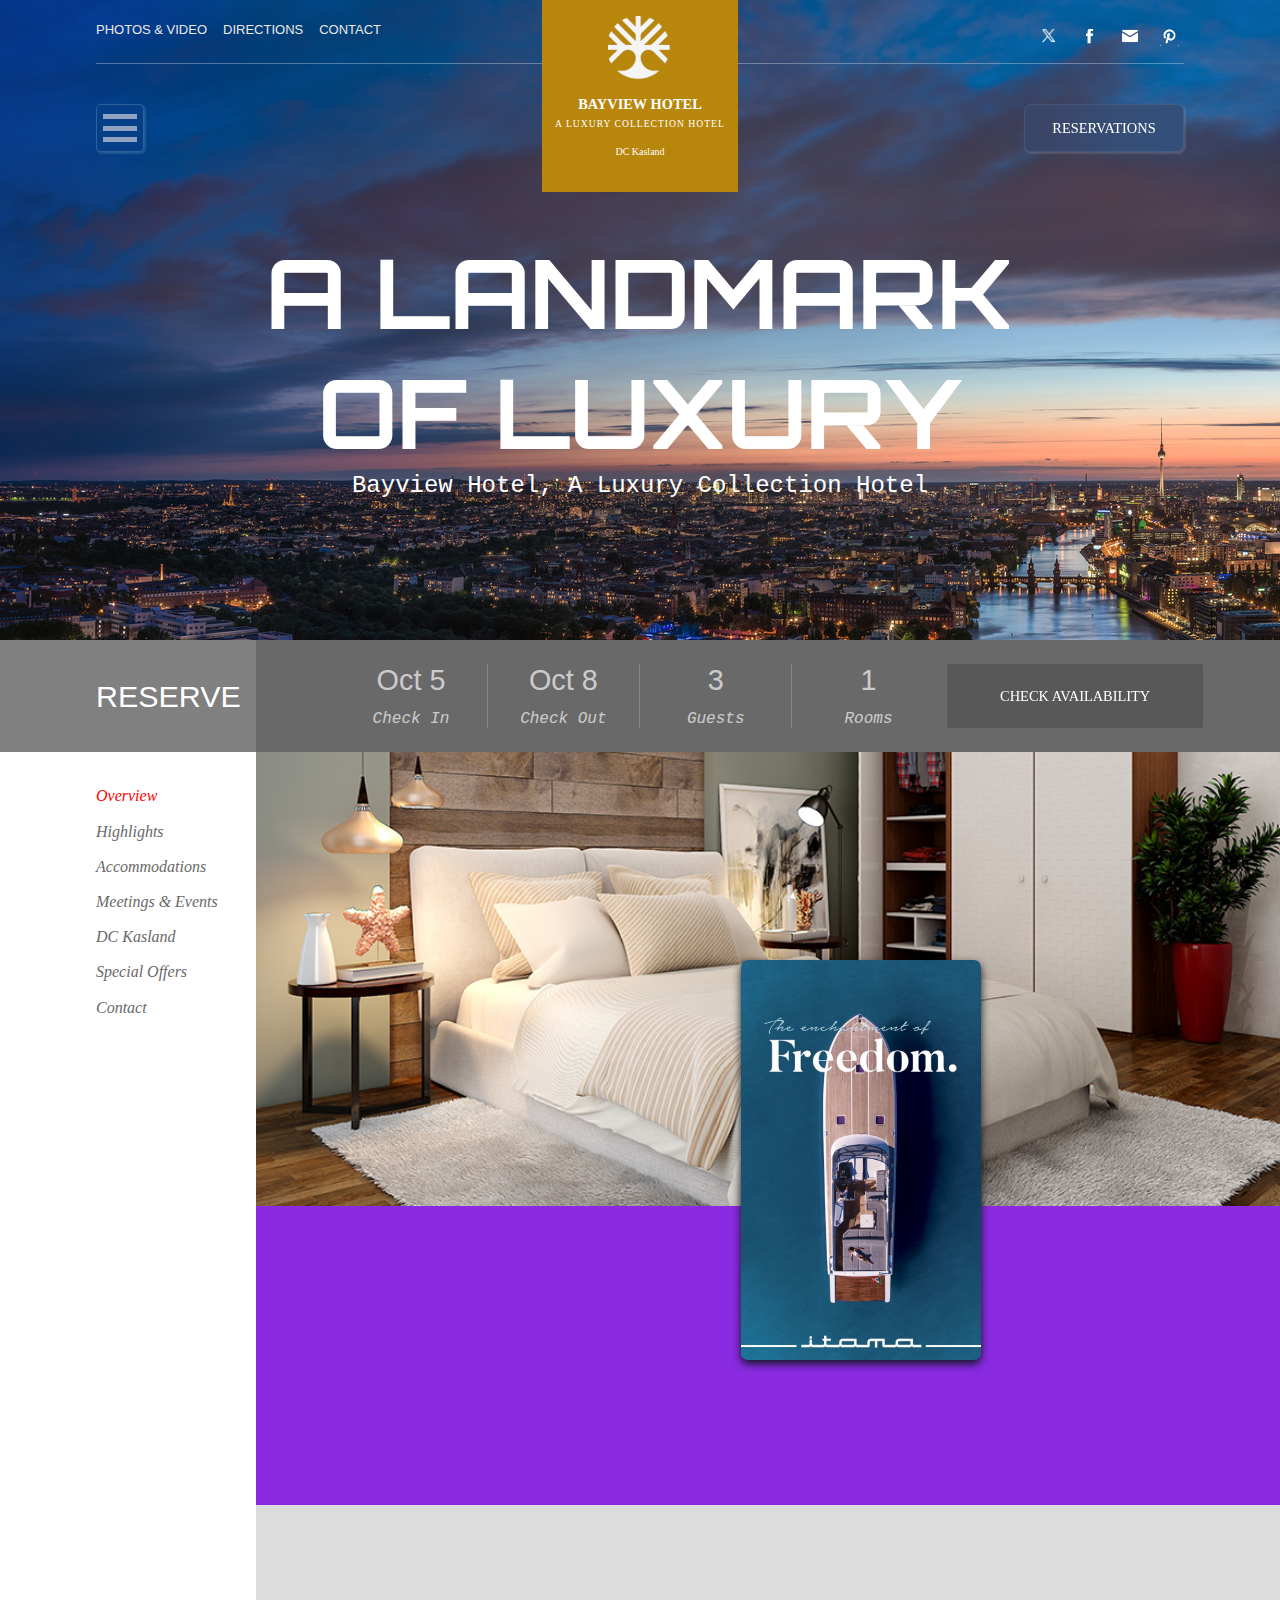
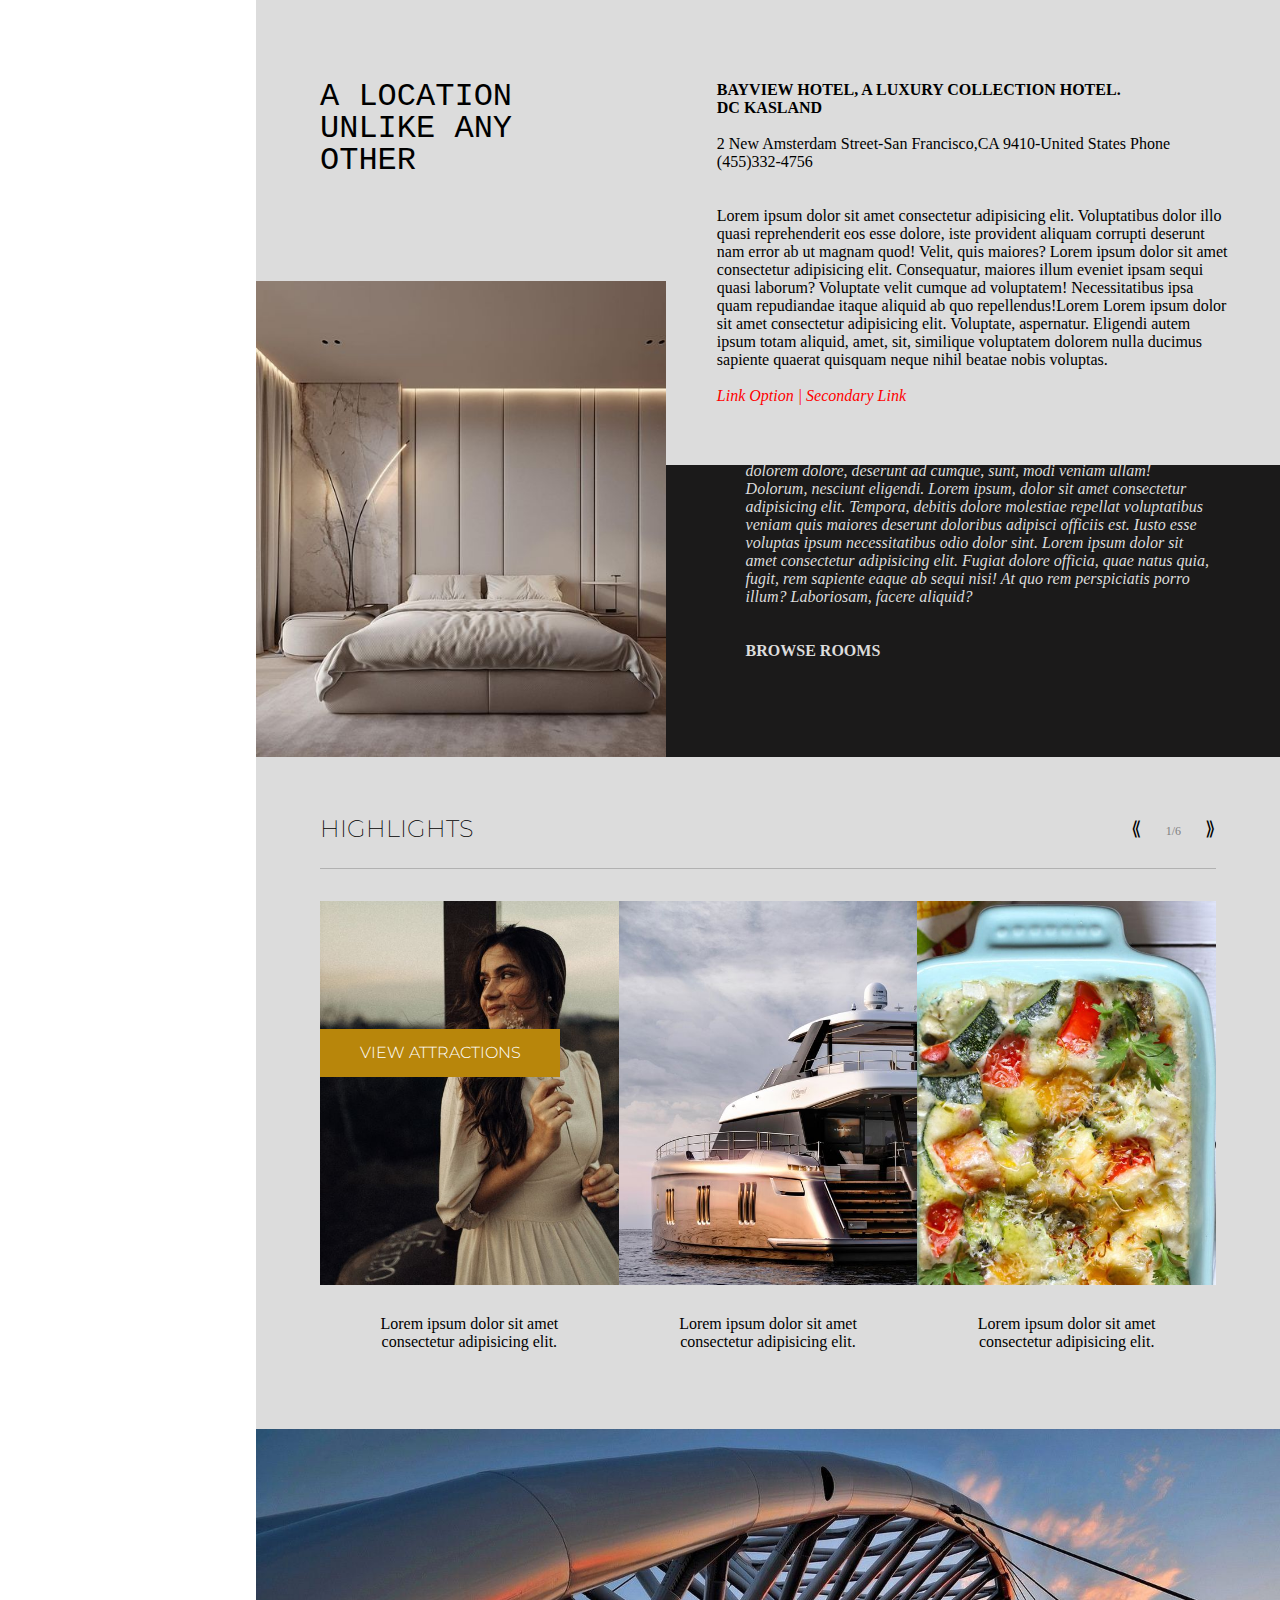
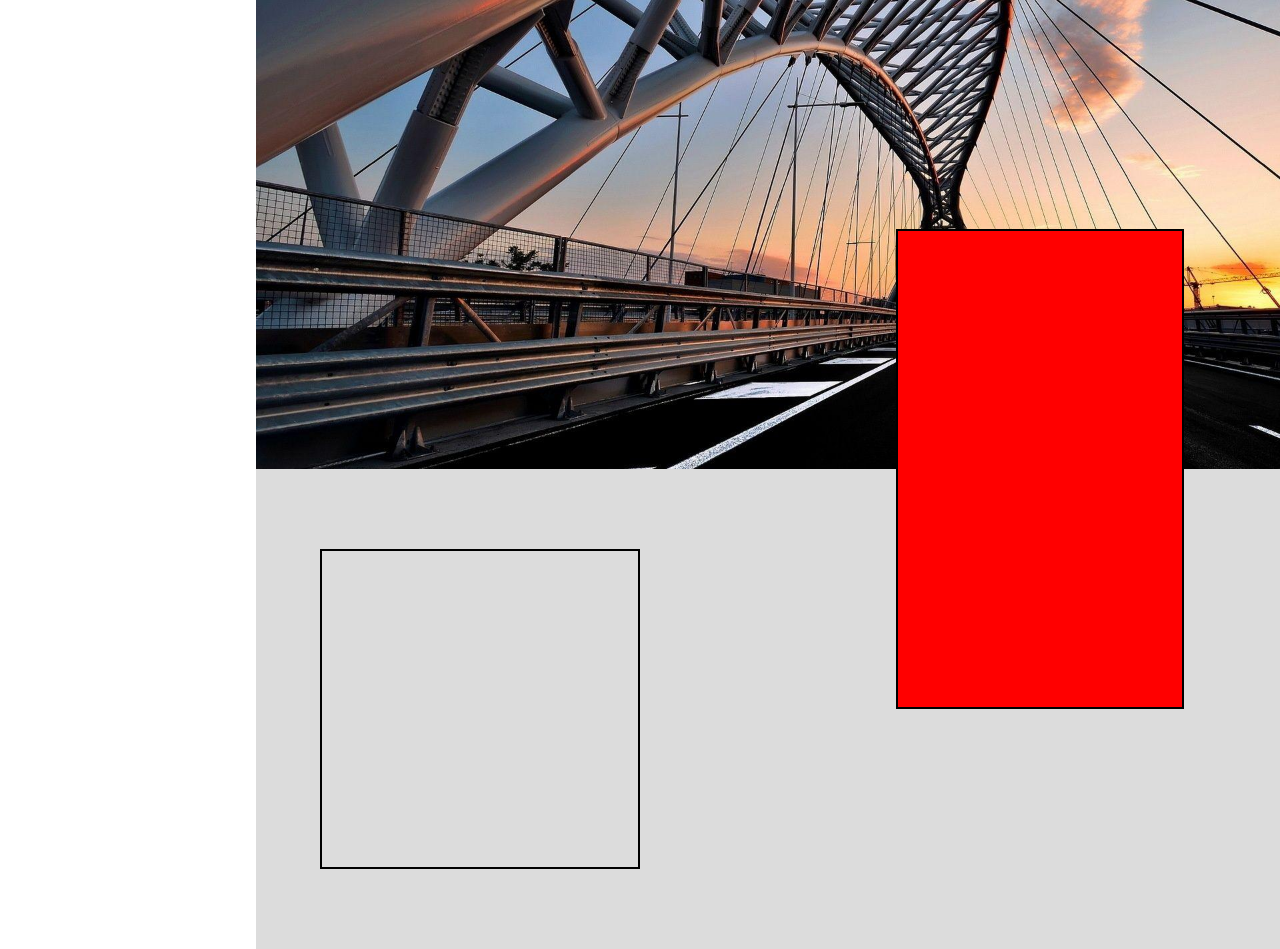
==== index.html @ 17737ee6 "first commit" ====
<!DOCTYPE html>
<html lang="en">
  <head>
    <meta charset="UTF-8" />
    <meta name="viewport" content="width=device-width, initial-scale=1.0" />
    <title>B and B Hotel</title>
    <link rel="stylesheet" href="./index.css" />
  </head>
  <body>
    <header>
      <div class="nav-bar">
        <div class="nav-links">
          <div class="link">
            <ul>
              <li>PHOTOS & VIDEO</li>
              <li>DIRECTIONS</li>
              <li>CONTACT</li>
            </ul>
          </div>

          <button class="three-bars">
            <div class="bars"></div>
            <div class="bars"></div>
            <div class="bars"></div>
          </button>
        </div>

        <div class="logo">
          <figure class="logo-pic">
            <img
              class="company-logo"
              src="social media logos/7830b3c413185cf9f43a266d199defe4-removebg-preview (1).png"
              alt=""
            />
          </figure>
          <div class="fonts">
            <h4 style="margin-bottom: 5px">BAYVIEW HOTEL</h4>
            <h6 style="font-weight: lighter; letter-spacing: 1px">
              A LUXURY COLLECTION HOTEL
            </h6>
            <br />
            <p style="font-family: cursive; font-size: 10px">DC Kasland</p>
          </div>
        </div>

        <div class="social-media-links">
          <div class="media-links">
            <div class="mediaaa">
              <figure class="media">
                <img
                  class="twitter-logo"
                  src="social media logos/b268838fe5a0c0ca504c2fc103843ae3-removebg-preview.png"
                  alt=""
                />
              </figure>

              <figure class="media">
                <img
                  class="fb-logo"
                  src="social media logos/887538df6db8997e7a695efe485fe2d8-removebg-preview.png"
                  alt=""
                />
              </figure>

              <figure class="media">
                <img
                  class="mail"
                  src="social media logos/2ab38bf35f0fd6d11ba6e50ca8b4a4c4-removebg-preview.png"
                  alt=""
                />
              </figure>

              <figure class="media">
                <img
                  class="pintrest"
                  src="social media logos/2f2b808d3aaa0f39f21b931b3fc0cbe1-removebg-preview.png"
                  alt=""
                />
              </figure>
            </div>
          </div>
          <button class="reserve">RESERVATIONS</button>
        </div>
      </div>

      <div class="center-font">
        <h1>
          A LANDMARK <br />
          OF LUXURY
        </h1>
        <!-- <br> -->
        <p style="font-family: monospace; font-size: 1.5rem">
          Bayview Hotel, A Luxury Collection Hotel
        </p>
      </div>
    </header>
    <section class="reserve-col">
      <div class="R-button">
        <h2>RESERVE</h2>
      </div>

      <div class="date-buttons">
        <div class="checks">
          <div class="checks-1">
            <div class="oct">
              <h2>Oct 5</h2>
              <p>Check In</p>
            </div>

            <div class="oct">
              <h2>Oct 8</h2>
              <p>Check Out</p>
            </div>

            <div class="oct">
              <h2>3</h2>
              <p>Guests</p>
            </div>

            <div style="border: none" class="oct">
              <h2>1</h2>
              <p>Rooms</p>
            </div>
          </div>

          <button>Check Availability</button>
        </div>
      </div>
    </section>

    <section class="divisions">
      <article class="div-left">
        <li style="color: red">Overview</li>
        <li>Highlights</li>
        <li>Accommodations</li>
        <li>Meetings & Events</li>
        <li>DC Kasland</li>
        <li>Special Offers</li>
        <li>Contact</li>
      </article>

      <article class="div-right">
        <figure class="bedroom-pic">
          <img
            class="bed"
            src="social media logos/master-bedroom-modern-wardrobe-design.jpg"
            alt=""
          />
        </figure>

        <div class="palace">
          <figure>
            <img
              src="social media logos/fea3ad0b72a3cfcc2cd033078fbedf43.jpg"
              alt=""
            />
          </figure>
        </div>

        <div class="about-hotel">
          <div class="info">
            <div class="loc">
              <h1>
                A LOCATION <br />
                UNLIKE ANY <br />
                OTHER
              </h1>
            </div>

            <div class="loc-1">
              <h4>
                BAYVIEW HOTEL, A LUXURY COLLECTION HOTEL. <br />
                DC KASLAND
              </h4>
              <br />
              <p>
                2 New Amsterdam Street-San Francisco,CA 9410-United States Phone
                (455)332-4756
              </p>
              <br /><br />
              <p>
                Lorem ipsum dolor sit amet consectetur adipisicing elit.
                Voluptatibus dolor illo quasi reprehenderit eos esse dolore,
                iste provident aliquam corrupti deserunt nam error ab ut magnam
                quod! Velit, quis maiores? Lorem ipsum dolor sit amet
                consectetur adipisicing elit. Consequatur, maiores illum eveniet
                ipsam sequi quasi laborum? Voluptate velit cumque ad voluptatem!
                Necessitatibus ipsa quam repudiandae itaque aliquid ab quo
                repellendus!Lorem Lorem ipsum dolor sit amet consectetur
                adipisicing elit. Voluptate, aspernatur. Eligendi autem ipsum
                totam aliquid, amet, sit, similique voluptatem dolorem nulla
                ducimus sapiente quaerat quisquam neque nihil beatae nobis
                voluptas.
              </p>
              <br />
              <p style="color: red; font-style: italic">
                Link Option | Secondary Link
              </p>
            </div>
          </div>
        </div>

        <div class="accommodation">
          <div class="acc1">
            <div class="acc">
              <h1>ACCOMMODATIONS</h1>
            </div>

            <div class="arrow">
              <p>
                ⟪<span
                  style="
                    font-size: 12px;
                    margin-left: 1.5rem;
                    color: gray;
                    margin-right: 1.5rem;
                  "
                  >1/6</span
                >⟫
              </p>
            </div>
          </div>

          <div class="pic-acc">
            <figure>
              <img src="./social media logos/bed.jpg" alt="" />
            </figure>

            <div class="guest">
              <h2>GUEST ROOMS</h2>
              <br /><br>
              <p>
                Lorem ipsum, dolor sit amet consectetur adipisicing elit. Nihil
                debitis libero reiciendis quae facilis aperiam quod excepturi
                exercitationem dolorem dolore, deserunt ad cumque, sunt, modi
                veniam ullam! Dolorum, nesciunt eligendi. Lorem ipsum, dolor sit
                amet consectetur adipisicing elit. Tempora, debitis dolore
                molestiae repellat voluptatibus veniam quis maiores deserunt
                doloribus adipisci officiis est. Iusto esse voluptas ipsum
                necessitatibus odio dolor sint. Lorem ipsum dolor sit amet
                consectetur adipisicing elit. Fugiat dolore officia, quae natus
                quia, fugit, rem sapiente eaque ab sequi nisi! At quo rem
                perspiciatis porro illum? Laboriosam, facere aliquid?
              </p><br><br>
              <h4>BROWSE ROOMS</h4>
            </div>
          </div>
        </div>

        <div class="highlights">
          <div class="acc-2">
            <div class="acc">
              <h1>HIGHLIGHTS</h1>
             </div>
  
             <div class="arrow">
              <p style="color: black;">
                ⟪<span
                  style="
                    font-size: 12px;
                    margin-left: 1.5rem;
                    color: gray;
                    margin-right: 1.5rem;
                  "
                  >1/6</span
                >⟫
              </p>
            </div>
            <!-- <hr> -->
          </div>
          <div class="highlight-album">
            <div class="photo">
              <figure class="pictures">
                <img src="./social media logos/human.jpg" alt="" class="person">
                
              </figure>

              

            <figure class="pictures">
              <img src="./social media logos/yatch.jpg" alt="" class="yatch">
            </figure>

            <figure class="pictures">
              <img src="./social media logos/food.jpg" alt="" class="food">
            </figure>
            </div>
            <div class="park">
              <div>
                <p>Lorem ipsum dolor sit amet <br> consectetur adipisicing elit.</p>
              </div>
              <div>
                <p>Lorem ipsum dolor sit amet <br> consectetur adipisicing elit.</p>
              </div>
              <div>
                <p>Lorem ipsum dolor sit amet <br> consectetur adipisicing elit.</p>
              </div>
            </div>
          </div>
          <div class="attractions"><p>VIEW ATTRACTIONS</p></div>
          
        </div>

        <figure class="bridge">
          <img src="social media logos/wp2913480.jpg" alt="">
        </figure>

        <div class="san-francisco">
          <div class="d-info"></div>

        </div>

        <div class="driver">
          <figure>
            
          </figure>

        </div>


      </article>
    </section>
  </body>
</html>
---- index.css ----
@import url('https://fonts.googleapis.com/css2?family=Orbitron:wght@400..900&display=swap');
@import url('https://fonts.googleapis.com/css2?family=Open+Sans:ital,wght@0,300..800;1,300..800&display=swap');
@import url('https://fonts.googleapis.com/css2?family=Montserrat:ital,wght@0,100..900;1,100..900&display=swap');
*{
    margin: 0;
    padding: 0;
    box-sizing: border-box;
}


header{
    width: 100%;
    height: 40rem;
    background-image: url(./berlin-beautiful-city-to.jpg);
}

.nav-bar{
    width: 85%;
    height: 12rem;
    /* border: 2px solid red; */
    margin: auto;
    display: flex;
    justify-content: space-between;
}

.nav-links{
    /* cursor: pointer; */
    width: 41%;
    height: 100%;
    /* border: 2px solid white; */
}


.link{
    width: 100%;
    height: 4rem;
    border-bottom: 1px solid rgba(255, 255, 255, 0.315);
    /* background-color: blue; */
}

ul{
    display: flex;
    gap: 1rem;
    
}

li{
    cursor: pointer;
    margin-top: 1.4rem;
    list-style: none;
    font-size: 13px;
    font-family: 'Segoe UI', Tahoma, Geneva, Verdana, sans-serif;
    font-weight: 500;
    color: rgb(236, 232, 232);
}


.three-bars{
    padding-top: 2px;
    padding-bottom: 2px;
    width: 3rem;
    height: 3rem;
    border: 1px solid rgba(255, 255, 255, 0.171);
    /* background-color: wheat; */
    border-radius: 5px;
    display: flex;
    flex-direction: column;
    justify-content: space-evenly;
    align-items: center;
    /* filter: blur(10px); */
    position: absolute;
    margin-top: 2.5rem;
    background-color: transparent;
    backdrop-filter: blur(3rem);
    box-shadow: 1px 1px 1px 1px rgba(255, 255, 255, 0.123);
    

}

.three-bars:hover{
    background-color: rgba(128, 128, 128, 0.39);
    transition-duration: 0.3s;
}

.bars:hover{
    background-color: white;
    /* transition-duration: 0.3s; */
}


.bars{
    width:2.1rem;
    height: 5px;
    background-color: rgba(226, 225, 225, 0.623);   
  
}


.social-media-links{
    width: 41%;
    height: 100%;
    /* border: 2px solid white; */
    display: flex;
    flex-direction: column; /* Align items vertically */
    align-items: flex-end; 
}


.media-links{
    width: 100%;
    height: 4rem;
    border-bottom: 1px solid rgba(255, 255, 255, 0.315);
    display: flex;
    /* padding-left: 21rem; */
    /* align-self: flex-end; */
    /* border: 2px solid; */
    align-items: center;
    display: flex;
    /* justify-content: space-evenly; */
    /* align-self: flex-end; */
}

.mediaaa{
    width: 10rem;
    height: 4rem;
    display: flex;
    /* border: 2px solid; */
    align-items: center;
    /* align-self: flex-end; */
    margin-left: auto;
}


.media{
    width: 1.5rem;
    height: 1.5rem;
    /* border: 2px solid ; */
    margin-left: 1rem;
    margin-top: 1.2rem;
    overflow: hidden;
    align-items: center;
    /* padding-top: 4px; */
    border-radius: 5px;
    /* background-color: black; */
 
}

.twitter-logo{
    width: 1.7rem;
    position: relative;
    top: -8px;
    left: -5px;
}

.fb-logo{
    position: relative;
    width: 1.9rem;
    top: -0.5rem;
    left: -0.35rem;
}

.mail{
    position: relative;
    width: 2rem;
    top: -0.6rem;
    left: -0.4rem;
}

.pintrest{
    width: 1.2rem;
    position: relative;
    bottom: 2px;
}

.reserve{
    width: 10rem;
    height: 3rem;
    backdrop-filter: blur(3rem);
    background-color: transparent;
    border: none;
    border: 1px solid rgba(255, 255, 255, 0.075);
    border-radius: 7px;
    margin-top: 2.5rem;
    /* align-items: ; */
    box-shadow: 1px 1px 1px 1px rgba(255, 255, 255, 0.123);
    color: white;
    font-family: 'Times New Roman', Times, serif;
    font-size: 0.9rem;   
}

.reserve:hover{
    background-color: rgba(128, 128, 128, 0.39);
    transition-duration: 0.3s;
   
}

.logo{
    width: 18%;
    height: 100%;
    /* border: 2px solid white; */
    background-color: darkgoldenrod;
    display: flex;
    flex-direction: column;
    align-items: center;
    padding-top: 1rem;
    
}

.logo-pic{
/* position: relative;
top: -0.5rem; */
width: 4rem;
height: 4rem;
/* border: 2px solid; */
align-items: center;
display: flex;
overflow: hidden;
}

.company-logo{
    width: 6rem;
    position: relative;
    right: 1.15rem;
    bottom: 0.2rem;
}

.fonts{
    width: 100%;
    height: 5rem;
    /* border: 2px solid; */
    margin-top: 1rem;
    text-align: center;
    color: white;
    font-size: 0.9rem;
}

.center-font{
    width: 80%;
    margin: auto;
    text-align: center;
    margin-top: 2.5rem;
    font-family: "Orbitron", sans-serif;
    font-size: 3rem;
    color: white;

}

.reserve-col{
    width: 100%;
    height: 7rem;
    background-color: dimgrey;
    display: flex;
    cursor: default;
}

.R-button{
    width: 20%;
    height: 7rem;
    /* border: 2px solid; */
    align-items: center;
    display: flex;
    padding-left: 6rem;
    font-family: 'Segoe UI', Tahoma, Geneva, Verdana, sans-serif;
    color: white;
    font-weight: 100;
    /* background-color: rgba(230, 221, 221, 0.774) 173, 173); */
    background-color: grey;
    cursor: default;
}

.R-button h2{
    font-weight: lighter;
    font-size: 1.9rem;
}

.date-buttons{
    width: 80%;
    height: 7rem;
    /* border: 2px solid; */
}

.checks{
    width: 85%;
    height: 7rem;
    margin: auto;
    /* border: 2px solid white; */
    display: flex;
    justify-content: space-between;
    align-items: center;
}

.checks-1{
    width: 70%;
    height: 7rem;
    margin: auto;
    /* border: 2px solid white; */
    display: flex;
    justify-content: space-between;
    align-items: center;
}

.oct{
    width: 10rem;
    height: 4rem;
    /* border-left: 1px solid rgba(255, 255, 255, 0.205); */
    border-right: 1px solid rgba(255, 255, 255, 0.205);
    text-align: center;
    display: flex;
    flex-direction: column;
    justify-content: space-between;
    color: rgba(255, 255, 255, 0.678);
}

.oct h2{
    font-family: 'Segoe UI', Tahoma, Geneva, Verdana, sans-serif;
    font-size: 1.8rem;
    font-weight: 100;
}

.oct p{
    font-family: 'Courier New', Courier, monospace;
    font-style: italic;
}

.checks button{
    width: 16rem;
    height: 4rem;
    backdrop-filter: blur(3rem);
    background-color: transparent;
    border: none;
    /* border: 1px solid rgba(255, 255, 255, 0.075); */
    border-radius: 2px;
    /* box-shadow: 1px 1px 1px 1px rgba(255, 255, 255, 0.123); */
    color: white;
    font-family: 'Times New Roman', Times, serif;
    font-size: 0.9rem;
    text-transform: uppercase;
    background-color: rgba(29, 28, 28, 0.219);
    
}

.checks button:hover{
    background-color: gray;
    transition-duration: 0.4s;
    /* transition-delay: 2s; */
}

.divisions{
    width: 100%;
    height: 200rem;
    background-color: lightblue;
    display: flex;
}

.div-left{
    width: 20%;
    height: 100%;
    background-color: white;
    padding-left: 6rem;
    padding-top: 1rem;
}

.div-left li{
    /* margin-bottom: 0.1rem; */
    line-height: 0.8rem;
    font-style: italic;
    color: dimgray;
    font-family: 'Times New Roman', Times, serif;
    font-size: 1rem;
    cursor: pointer;
}

.div-left li:hover{
    color: red;
    font-size: 1.2rem;
    transition-duration: 0.2s;
}

.div-right{
    width: 80%;
    height: 100%;
    background-color: blueviolet;
}

.bedroom-pic{
    width: 100%;
    height: 35rem;
    /* border: 2px solid; */
    overflow: hidden;
    /* position: absolute; */
}

.bed{
    width: 100%;
    position: relative;
    bottom: 10rem;
}

.palace{
    width: 15rem;
    height: 25rem;
    /* border: 2px solid; */
    /* background-color: blue; */
    position: relative;
    top: -22rem;
    left: 30.3rem;
    z-index: 1;
    overflow: hidden;
    box-shadow: 0px 4px 8px rgba(9, 20, 22, 0.952);
    border-radius: 7px;
    /* box-shadow: rgba(17, 17, 26, 0.1) 0px 4px 16px, rgba(17, 17, 26, 0.1) 0px 8px 24px, rgba(17, 17, 26, 0.1) 0px 16px 56px; */
}

.about-hotel{
    width: 80%;
    height: 35rem;
    background-color: gainsboro;
    position: absolute;
    bottom: -72.8rem;
    display: flex;
    align-items: end;
   
}

.palace figure img{
    width: 15rem;
}

.info{
    width: 100%;
    height: 24rem;
    /* border: 2px solid; */
    display: flex;
}

.loc{
    width: 45%;
    height: 100%;
    /* border: 2px solid rebeccapurple; */
}

.loc h1{
    font-family: monospace;
    font-size: 2rem;
    line-height: 2rem;
    font-weight: lighter;
    margin-left: 4rem;   
}

.loc-1{
    width: 55%;
    height: 100%;
    /* border: 2px solid rebeccapurple; */
    padding-right: 3rem;
}

.accommodation{
    margin-top: 5.3rem;
    width: 100%;
    height: 35rem;
    background-color: rgb(27, 26, 26);
}

.acc1{
    width: 100%;
    display: flex;
    height: 15%;
}

.acc{
    width: 40%;
    height: 100%;
    color: gainsboro;
    align-items: center;
    display: flex;
    margin-left: 4rem;
}

.acc h1{
    font-family: "Montserrat", sans-serif;;
    font-weight: 200;
    font-size: 1.5rem;
}

.arrow{
    width: 70%;
    height: 100%;
    border-bottom: 1px solid rgba(226, 225, 225, 0.322);
    align-items: center;
    display: flex;
    justify-content: flex-end;
    padding-right: 4rem;
}

.arrow p{
    font-size: 1.2rem;
    color: gainsboro;
}

.pic-acc{
    width: 100%;
    height: 85%;
    /* background-color: blue; */
    display: flex;
}

.pic-acc figure{
    height: 100%;
    width: 40%;
    background-color: white;
    overflow: hidden;
}

.pic-acc figure img{
    width: 28rem;
    position: relative;
    bottom: 5rem;
}

.guest{
    height: 100%;
    width: 60%;
    padding: 5rem 4rem 0 5rem;
    color: gainsboro;
}

.guest h2{
    font-family: "Montserrat", sans-serif;;
    font-weight: 300;
    font-size: 1.5rem;
}

.guest p{
    font-style: italic;
}

.highlights{
    width: 100%;
    height: 42rem;
    background-color: gainsboro;
    padding-top: 2rem;
    /* display: flex; */
    padding-right: 4rem;
    padding-left: 4rem;
}

/* .highlights div{
    width: 100%;
    height: 5rem;
    border: 2px solid;
    
} */

.highlights .acc{
    border: none;
    color: black;
    border-bottom: 1px solid rgba(29, 28, 28, 0.219);
    margin-left: 0;
}

.highlights .arrow{
    border: none;
    border-bottom: 1px solid rgba(29, 28, 28, 0.219);
    padding: 0;
}

.highlight-album{
    width: 100%;
    height: 30rem;
    /* border: 2px solid; */
    margin-top: 2rem;
    /* display: flex; */
}

.acc-2{
    width: 100%;
    display: flex;
    height: 5rem;
}

.pictures{
    width: 100%;
    height: 100%;
    /* border: 2px solid red; */
    overflow: hidden;
}

.photo{
width: 100%;
height: 80%;
display: flex;
}

.park{
    width: 100%;
    /* border: 2px solid blue; */
    height: 20%;
    display: flex;
}

.park div{
    width: 100%;
    height: 100%;
    /* border: 2px solid black; */
    text-align: center;
    align-items: center;
    display: flex;
    justify-content: center;
}

.person{
    width: 20.5rem;
    position: relative;
    bottom: 5rem;
}

.yatch{
    width: 20rem;
}

.food{
    width: 20rem;
    transform: rotate(180deg);
    position: relative;
    bottom: 3rem;
}

.attractions{
    width: 15rem;
    height: 3rem;
    background-color: darkgoldenrod;
    position: relative;
    z-index: 1;
    bottom: 22rem;
    align-items: center;
    display: flex;
    justify-content: center;
}

.attractions p{
    font-family: "Montserrat", sans-serif;;
    font-weight: 300;
    font-size: 1rem;
    color: white;
}

.bridge{
width: 100%;
height: 40rem;
overflow: hidden;
}

.bridge img{
    width: 125%;
}

.san-francisco{
    width: 100%;
    height: 30rem;
    background-color: gainsboro;
    align-items: center;
    display: flex;
    /* justify-content: center; */
}

.driver{
    width: 18rem;
    height: 30rem;
    border: 2px solid;
    background-color: red;
    position: relative;
    bottom: 45rem;
    left: 40rem;
   
}

.d-info{
    width: 20rem;
    height: 20rem;
    border: 2px solid;
    margin-left: 4rem;
    /* margin-top: auto; */
   
}
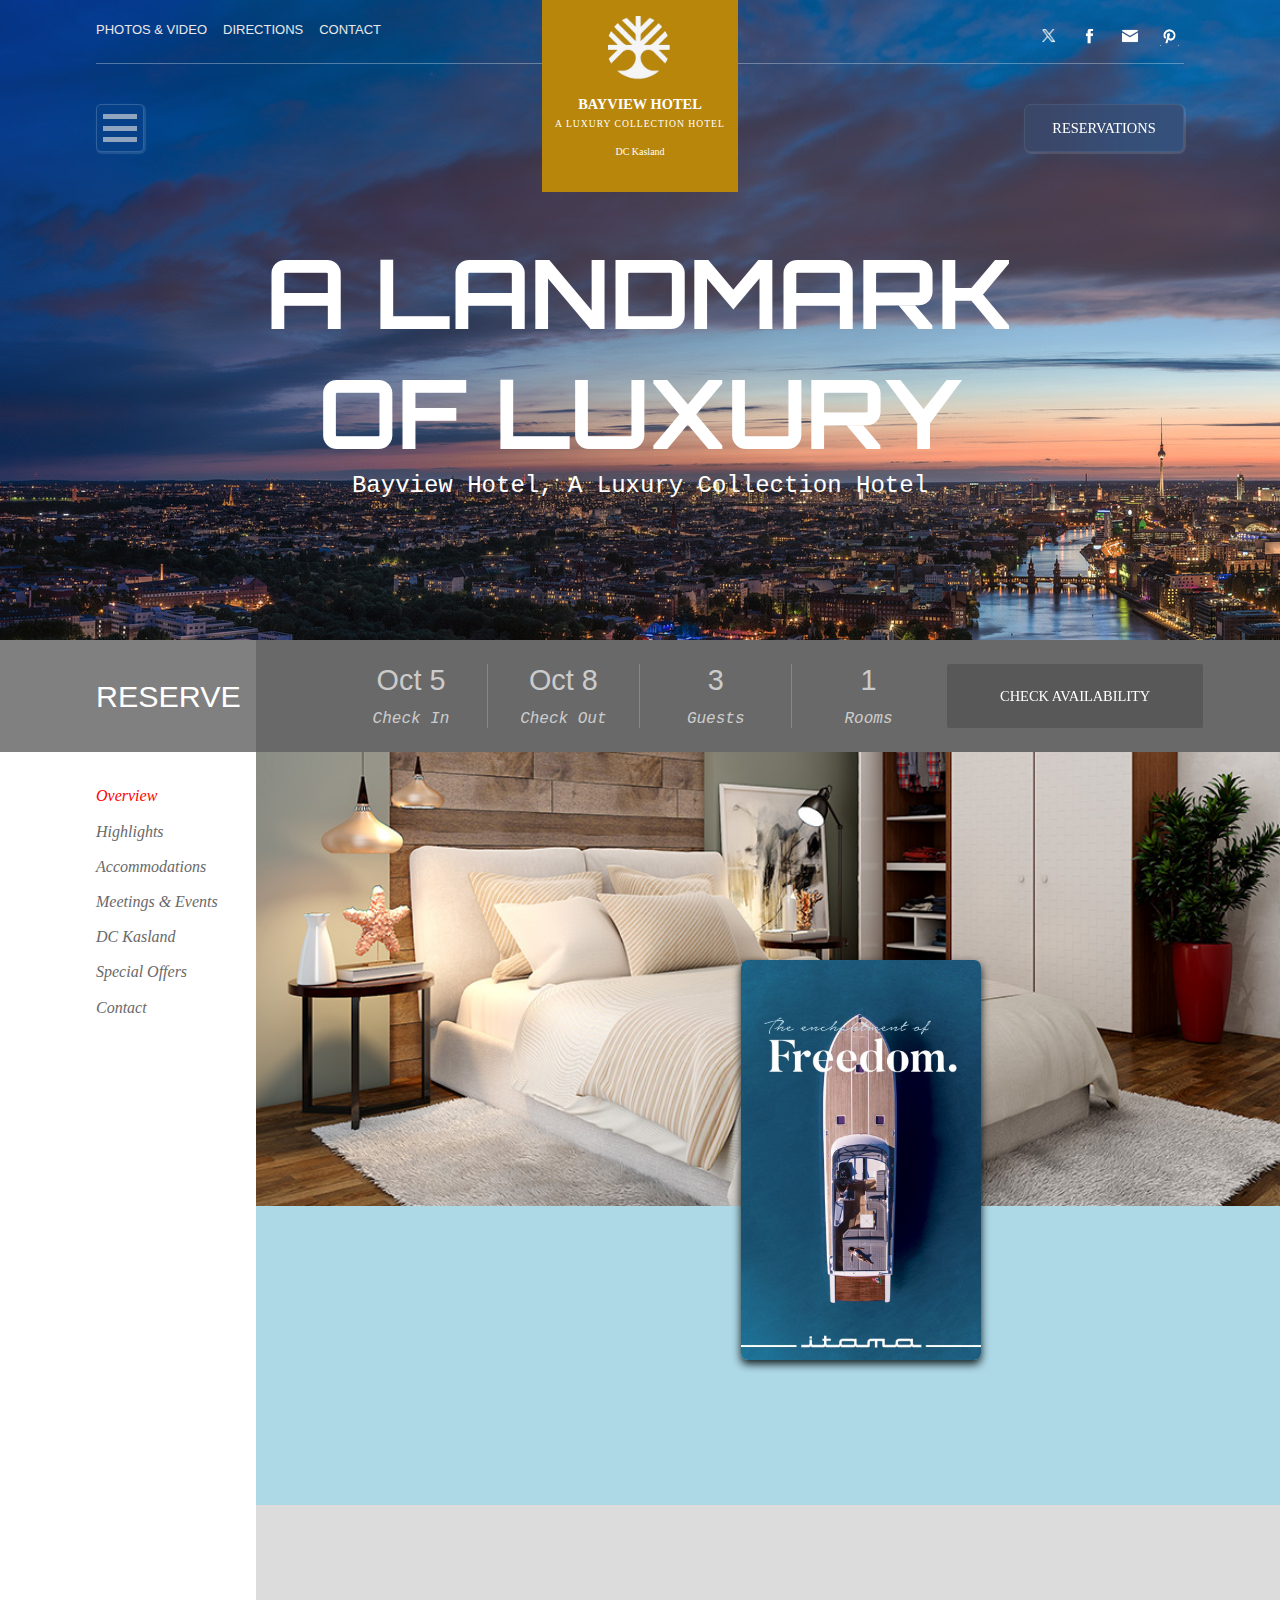
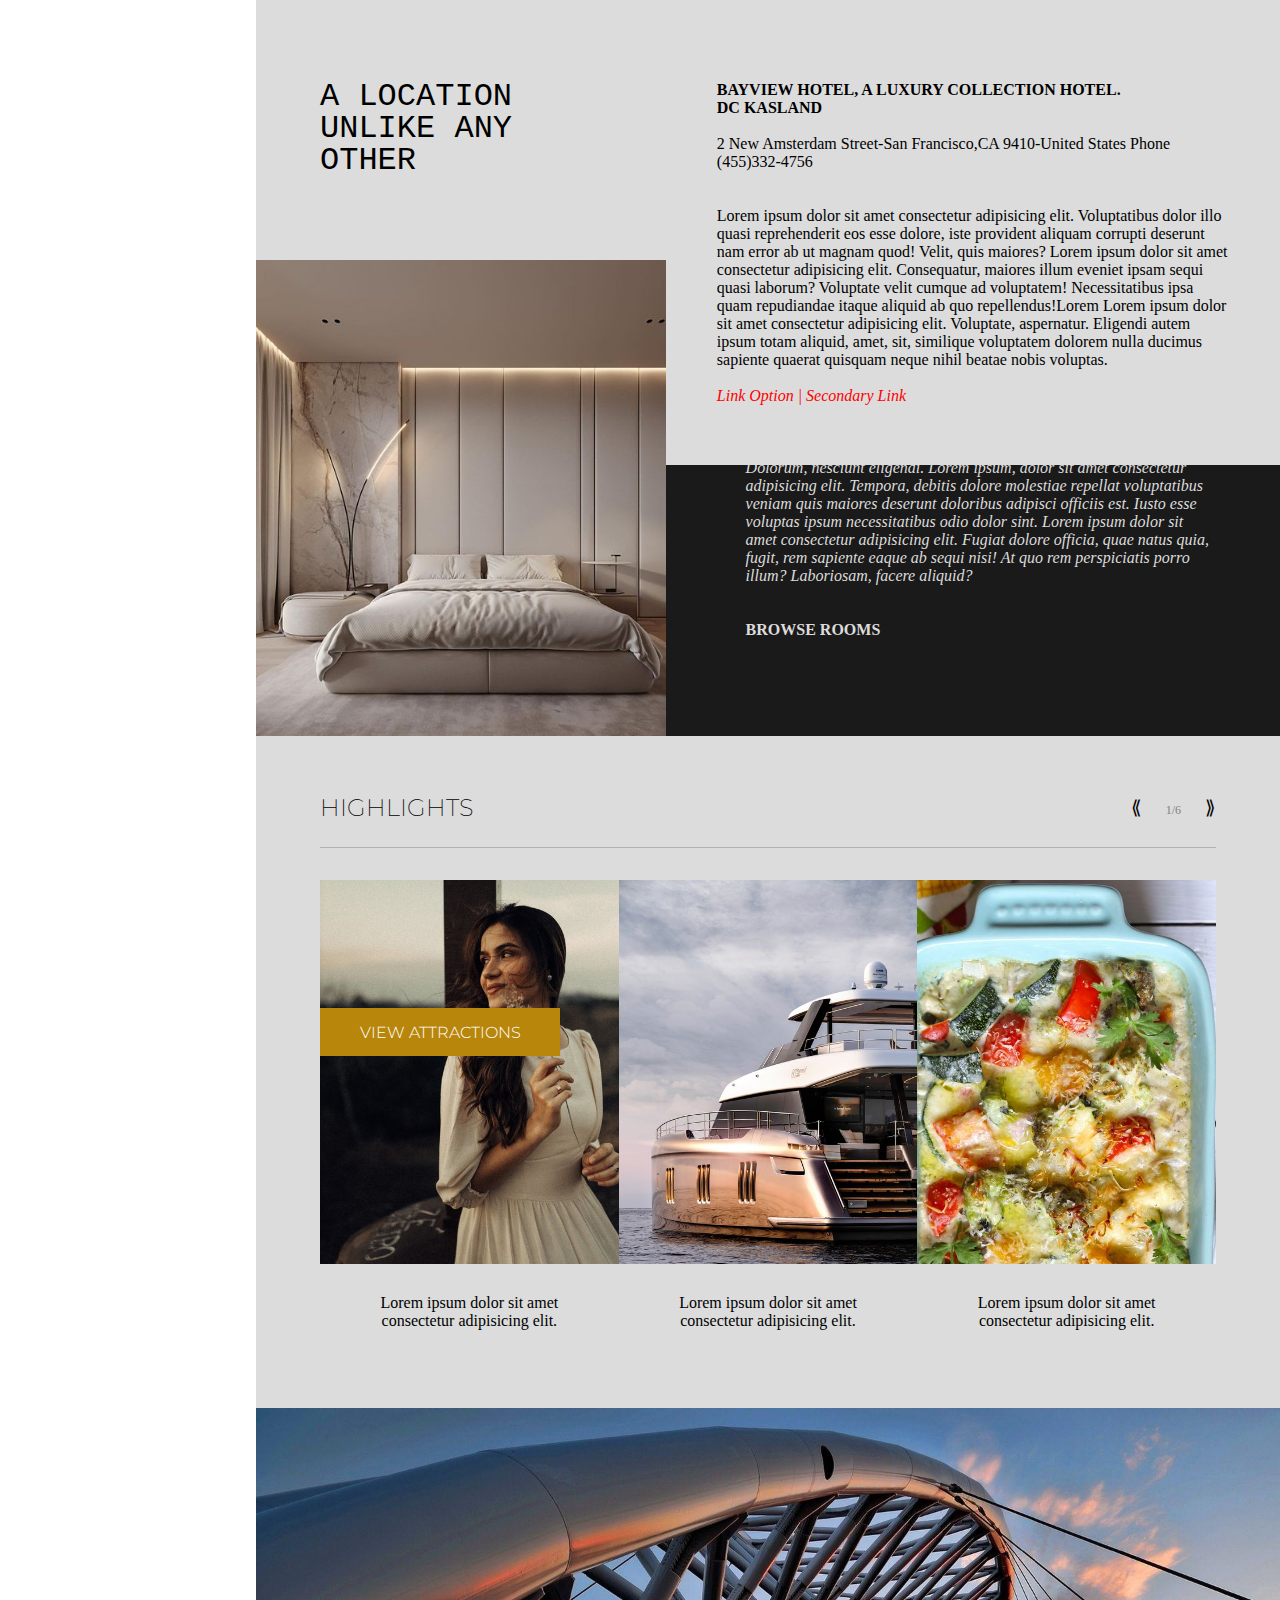
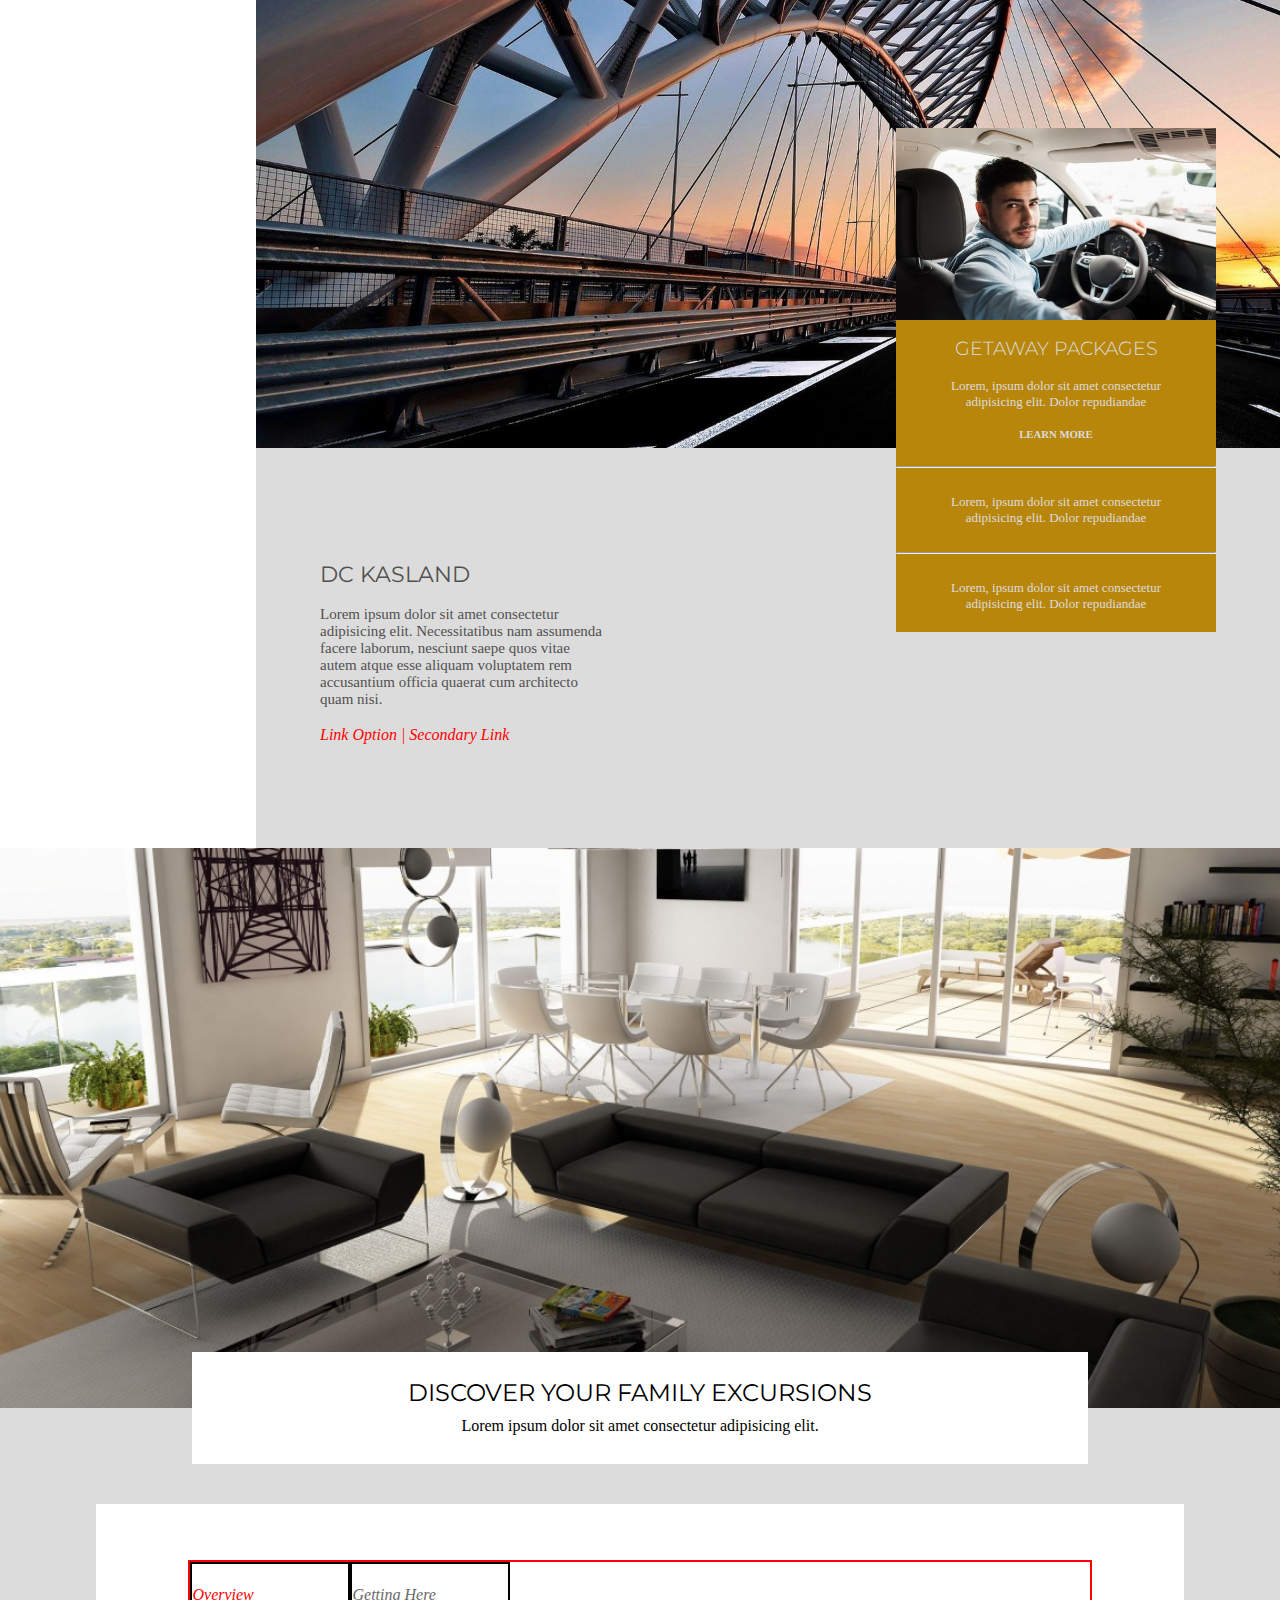
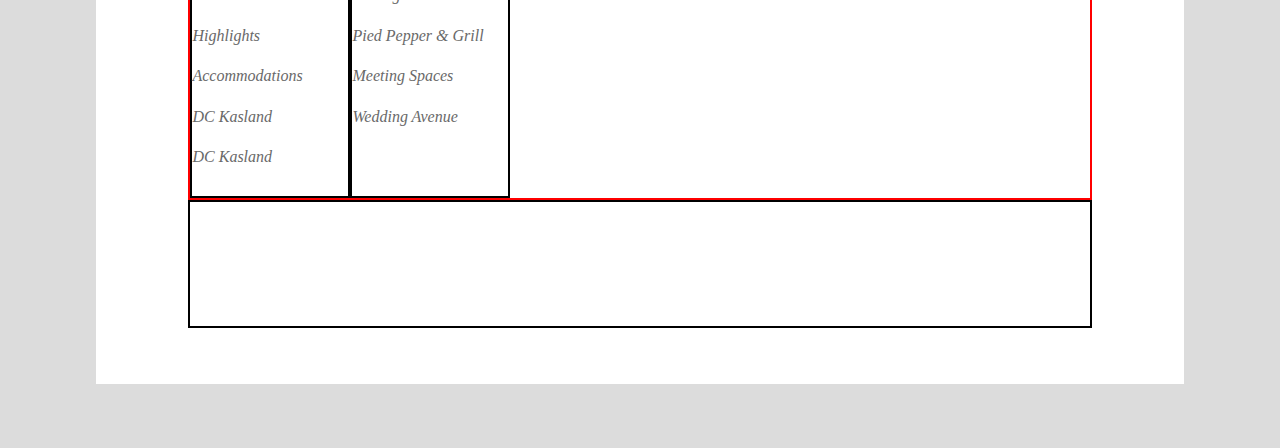
==== commit e623b643: "working on the footer" ====
--- a/index.html
+++ b/index.html
@@ -3,8 +3,9 @@
   <head>
     <meta charset="UTF-8" />
     <meta name="viewport" content="width=device-width, initial-scale=1.0" />
-    <title>B and B Hotel</title>
+    <title>BayView Hotel</title>
     <link rel="stylesheet" href="./index.css" />
+    <link rel="icon" href="social media logos/favicon (5).ico">
   </head>
   <body>
     <header>
@@ -306,19 +307,75 @@
         </figure>
 
         <div class="san-francisco">
-          <div class="d-info"></div>
+          <div class="d-info">
+            <h3>DC KASLAND</h3>
+            <br>
+            <p style="font-size: 15px;">Lorem ipsum dolor sit amet consectetur adipisicing elit. Necessitatibus nam assumenda facere laborum, nesciunt saepe quos vitae autem atque esse aliquam voluptatem rem accusantium officia quaerat cum architecto quam nisi.
+            </p>
+            <br>
+            <p style="color: red; font-style: italic">
+              Link Option | Secondary Link
+            </p>
+          </div>
 
         </div>
 
         <div class="driver">
           <figure>
-            
+            <img src="./social media logos/car.jpg" alt="">
           </figure>
 
+          <h4>GETAWAY PACKAGES</h4>
+          <br><p>Lorem, ipsum dolor sit amet consectetur adipisicing elit. Dolor repudiandae </p>
+          <br>
+          <h6>LEARN MORE</h6>
+          <br>
+          <hr style="margin: 0.5rem 0 0.5rem 0;">
+          <br>
+          <p>Lorem, ipsum dolor sit amet consectetur adipisicing elit. Dolor repudiandae </p>
+          <br>
+          <hr style="margin: 0.5rem 0 0.5rem 0;">
+          <br>
+          <p>Lorem, ipsum dolor sit amet consectetur adipisicing elit. Dolor repudiandae </p>
+          
         </div>
 
 
       </article>
     </section>
+    <figure class="discovery">
+      <img src="social media logos/modern_interior-wallpaper-1152x720.jpg" alt="">
+    </figure>
+
+    <div class="fam-card">
+      <h3>DISCOVER YOUR FAMILY EXCURSIONS</h3>
+      <p>Lorem ipsum dolor sit amet consectetur adipisicing elit.</p>
+    </div>
+
+    <footer>
+      <div class="foot-card">
+        <div class="foot-info1">
+          <div class="get">
+            <li style="color: red">Overview</li>
+            <li>Highlights</li>
+            <li>Accommodations</li>
+            <li>DC Kasland</li>
+            <li>DC Kasland</li>
+          </div>
+          <div class="set">
+            <li>Getting Here</li>
+            <li>Pied Pepper & Grill</li>
+            <li>Meeting Spaces</li>
+            <li>Wedding Avenue</li>
+          </div>
+        </div>
+
+        <div class="foot-info2">
+        
+        </div>
+      </div>
+
+    </footer>
+
   </body>
 </html>
--- a/index.css
+++ b/index.css
@@ -347,7 +347,7 @@
 
 .divisions{
     width: 100%;
-    height: 200rem;
+    height: 206rem;
     background-color: lightblue;
     display: flex;
 }
@@ -379,7 +379,7 @@
 .div-right{
     width: 80%;
     height: 100%;
-    background-color: blueviolet;
+    /* background-color: blueviolet; */
 }
 
 .bedroom-pic{
@@ -455,7 +455,7 @@
 }
 
 .accommodation{
-    margin-top: 5.3rem;
+    margin-top: 4rem;
     width: 100%;
     height: 35rem;
     background-color: rgb(27, 26, 26);
@@ -638,7 +638,7 @@
 }
 
 .attractions p{
-    font-family: "Montserrat", sans-serif;;
+    font-family: "Montserrat", sans-serif;
     font-weight: 300;
     font-size: 1rem;
     color: white;
@@ -656,35 +656,182 @@
 
 .san-francisco{
     width: 100%;
-    height: 30rem;
+    height: 25rem;
     background-color: gainsboro;
     align-items: center;
     display: flex;
     /* justify-content: center; */
 }
 
+.d-info{
+    width: 20rem;
+    height: 15rem;
+    /* border: 2px solid; */
+    margin-left: 4rem;
+    /* margin-top: auto; */
+    padding-right: 2rem;
+    margin-top: 4rem;
+   
+}
+
 .driver{
-    width: 18rem;
-    height: 30rem;
-    border: 2px solid;
-    background-color: red;
+    width: 20rem;
+    height: 31.5rem;
+    /* border: 2px solid; */
+    background-color: darkgoldenrod;
     position: relative;
     bottom: 45rem;
     left: 40rem;
+    color: gainsboro;
+    text-align: center;
    
 }
 
+.driver figure{
+    width: 100%;
+    height: 12rem;
+    overflow: hidden;
+    /* border: 2px solid; */
+    margin-bottom: 1rem;
+}
+
+.driver figure img{
+    width: 20rem;
+}
+
+.driver h4{
+    font-family: "Montserrat", sans-serif;
+    font-weight: 300;
+    font-size: 1.2rem;
+}
+
+.driver p{
+    font-size: 13px;
+    margin: 0 2rem 0 2rem;
+}
+
 .d-info{
-    width: 20rem;
-    height: 20rem;
+    color: rgb(82, 80, 80);
+}
+
+.d-info h3{
+    font-family: "Montserrat", sans-serif;
+    font-weight: 400;
+    font-size: 1.4rem;
+}
+
+.discovery{
+    width: 100%;
+    height: 35rem;
+    background-color: blue;
+    overflow: hidden;
+    position: absolute;
+}
+
+.discovery img{
+    width: 100%;
+    position: relative;
+    bottom: 10rem;
+}
+
+.fam-card{
+    width: 70%;
+    height: 7rem;
+    margin: auto;
+    background-color: white;
+    position: relative;
+    top: 31.5rem;
+    display: flex;
+    flex-direction: column;
+    align-items: center;
+    padding-top: 1.6rem;
+    /* justify-content: space-evenly; */
+    
+}
+
+.fam-card h3{
+    font-family: "Montserrat", sans-serif;
+    font-weight: 400;
+    font-size: 1.5rem;
+    margin-bottom: 10px;
+
+}
+
+footer{
+    width: 100%;
+    height: 40rem;
+    background-color: gainsboro;
+    /* position: relative; */
+    margin-top: 28rem;
+    display: flex;
+    align-items: center;
+    justify-content: center;
+    padding-top: 2rem;
+}
+
+.foot-card{
+    width: 85%;
+    height: 30rem;
+    background-color: white;
+    margin: auto;
+    /* padding: 4rem 0 4rem 0  ; */
+    /* display: flex; */
+    /* flex-direction: column; */
+    /* align-items: center; */
+    padding-top: 3.5rem;
+}
+
+.foot-info1{
+    width: 83%;
+    height: 15rem;
+    /* background-color: gray; */
+    border: 2px solid red;
+    display: flex;
+    margin: auto;
+}
+
+.get{
+    width: 10rem;
+    height: 100%;
     border: 2px solid;
-    margin-left: 4rem;
-    /* margin-top: auto; */
-   
-}
-
-
-
-
-
-
+}
+
+.get li{
+    font-style: italic;
+    color: dimgray;
+    font-family: 'Times New Roman', Times, serif;
+    font-weight: 300rem;
+    font-size: 1rem;
+}
+
+.get li:hover{
+    font-size: 1.1rem;
+    color: red;
+    transition-duration: 0.2s;
+}
+
+.set{
+    width: 10rem;
+    height: 100%;
+    border: 2px solid;
+}
+
+.set li{
+    font-style: italic;
+    color: dimgray;
+    font-family: 'Times New Roman', Times, serif;
+    font-weight: 300rem;
+    font-size: 1rem;
+}
+
+.foot-info2{
+    width: 83%;
+    height: 8rem;
+    margin: auto;
+    /* background-color: gray; */
+    border: 2px solid;
+}
+
+
+
+
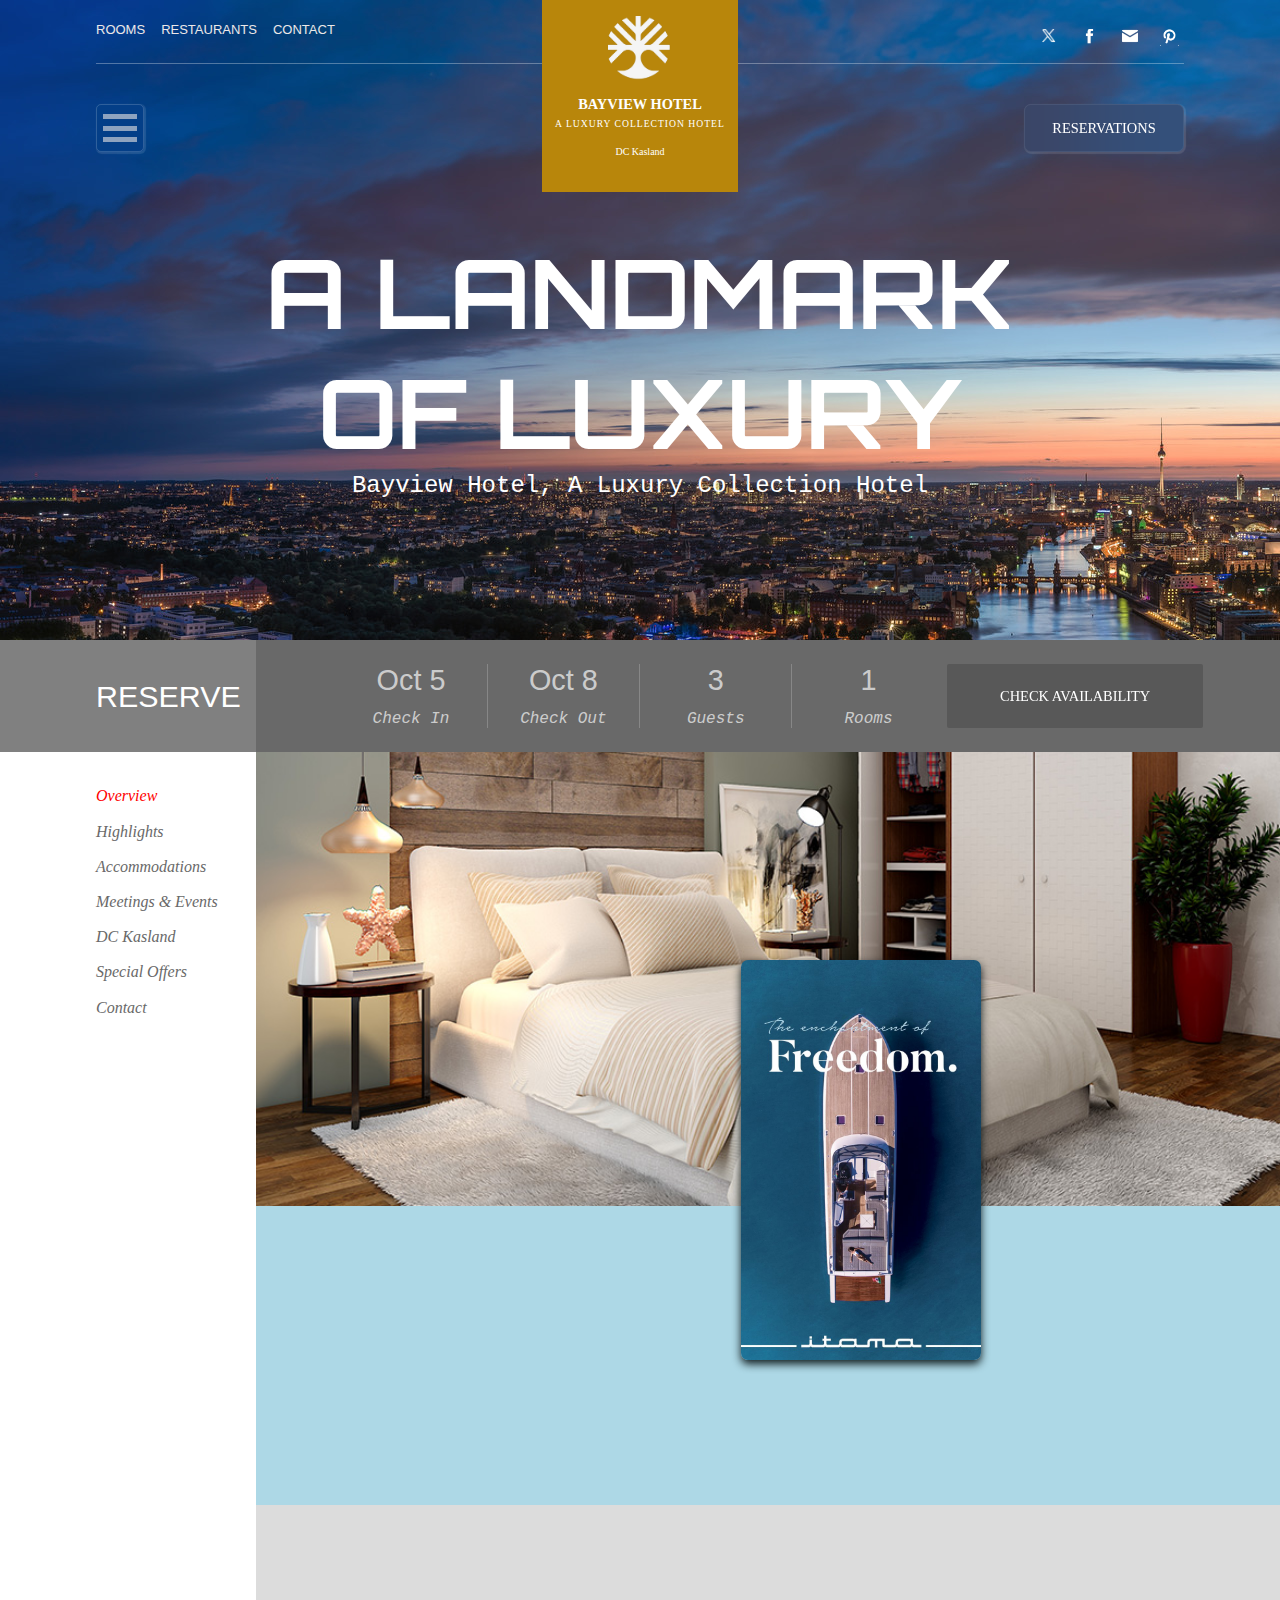
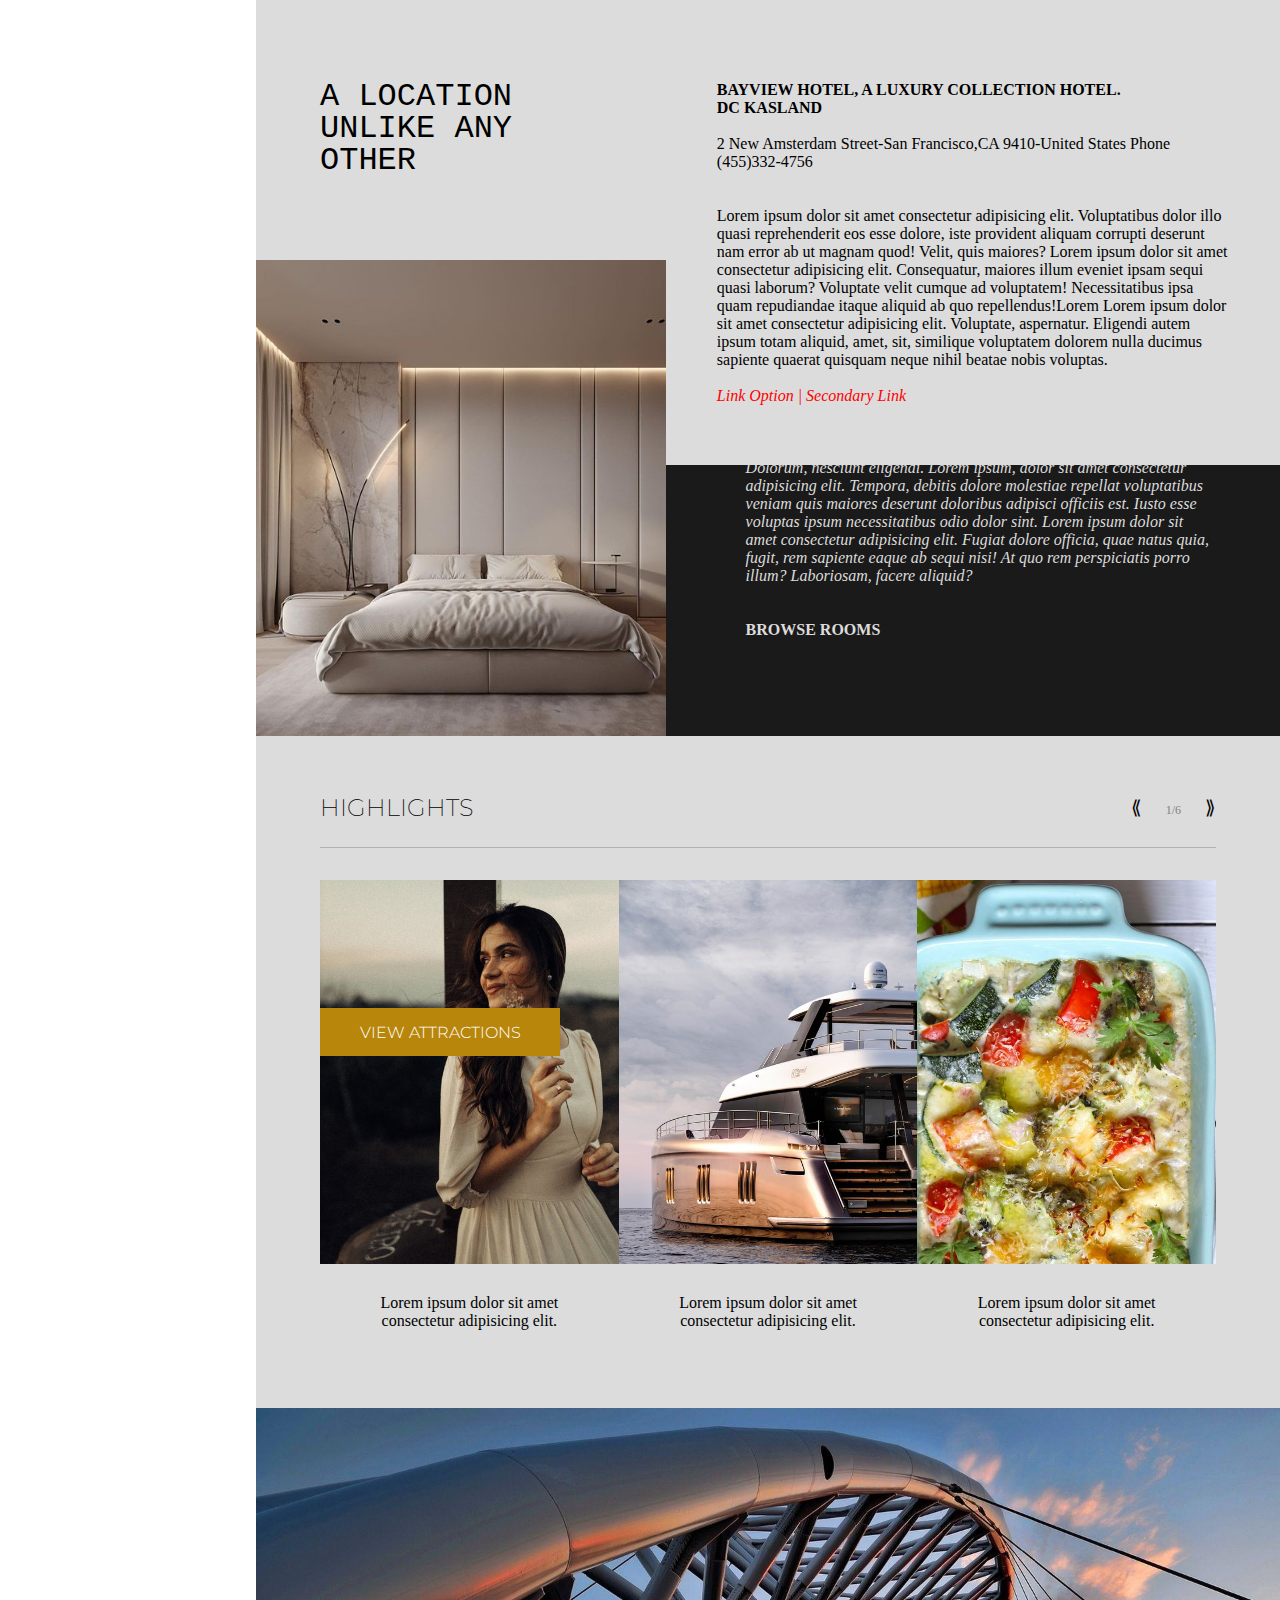
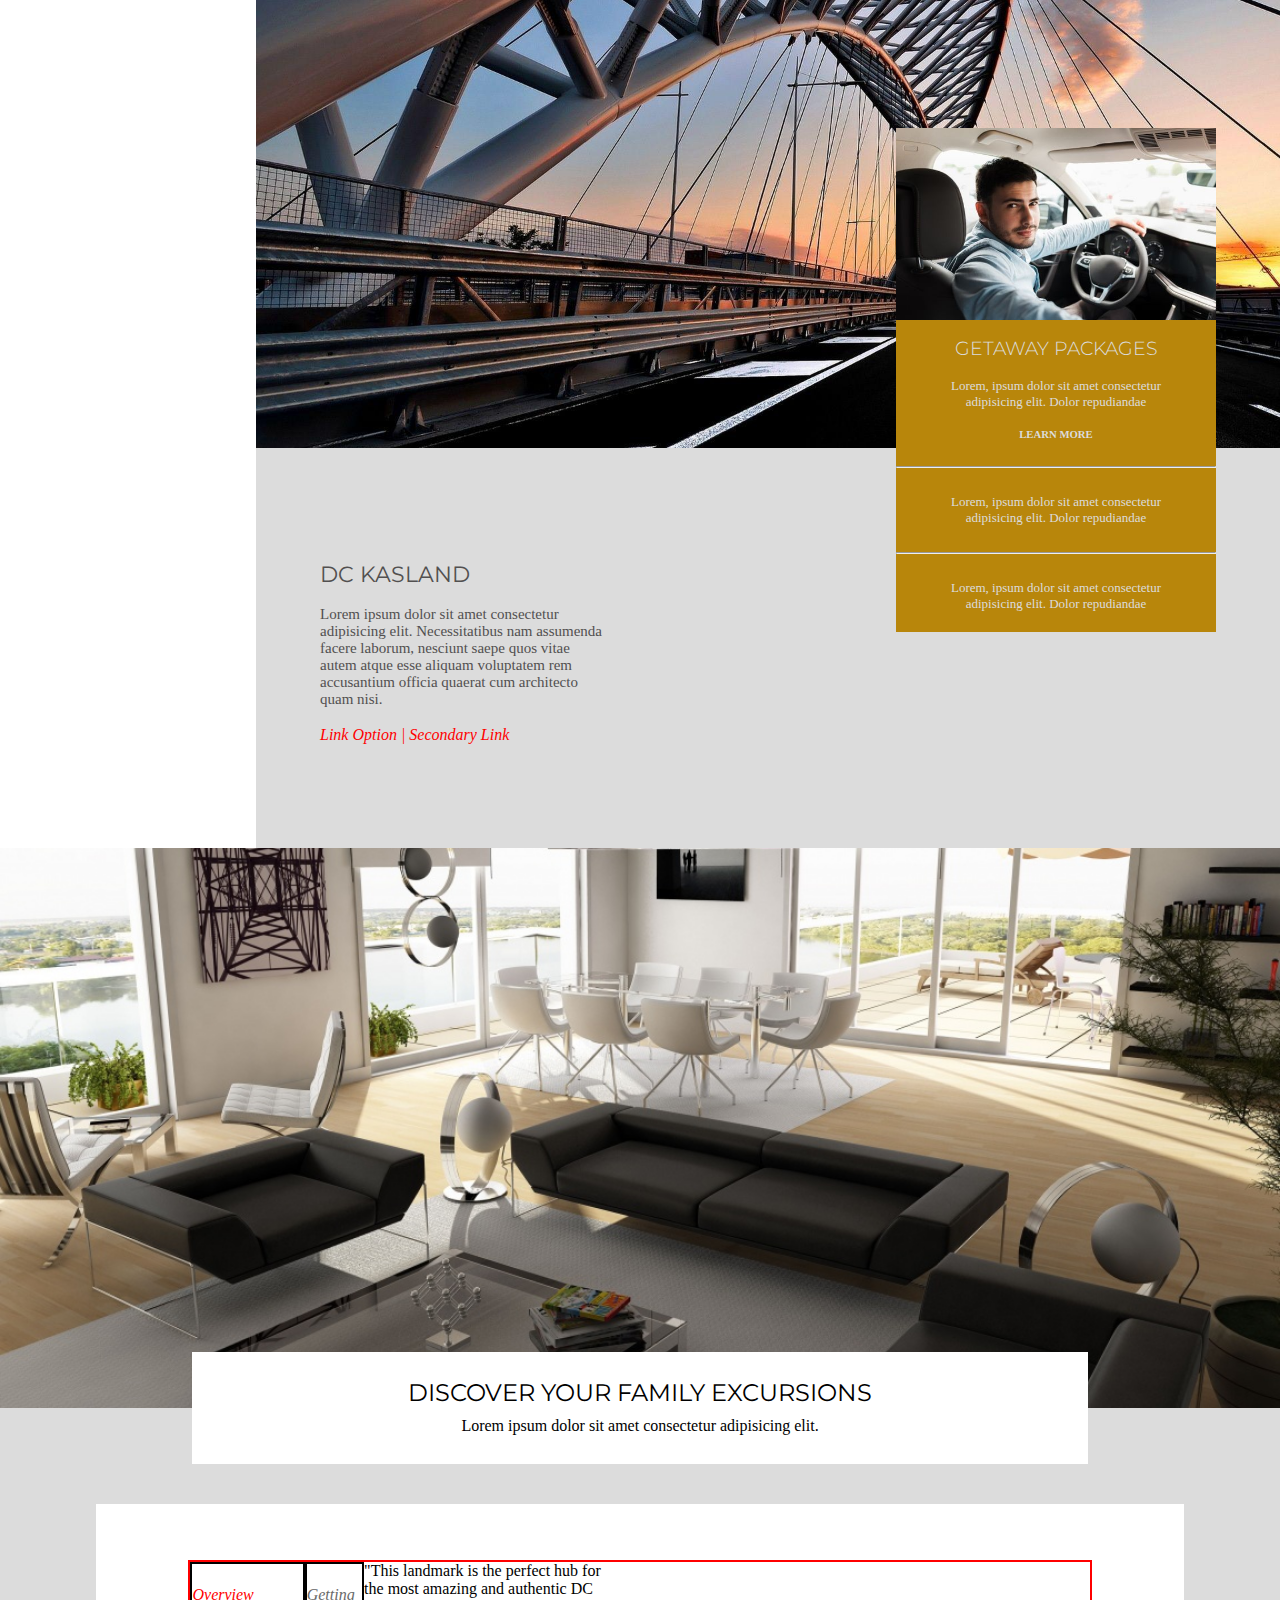
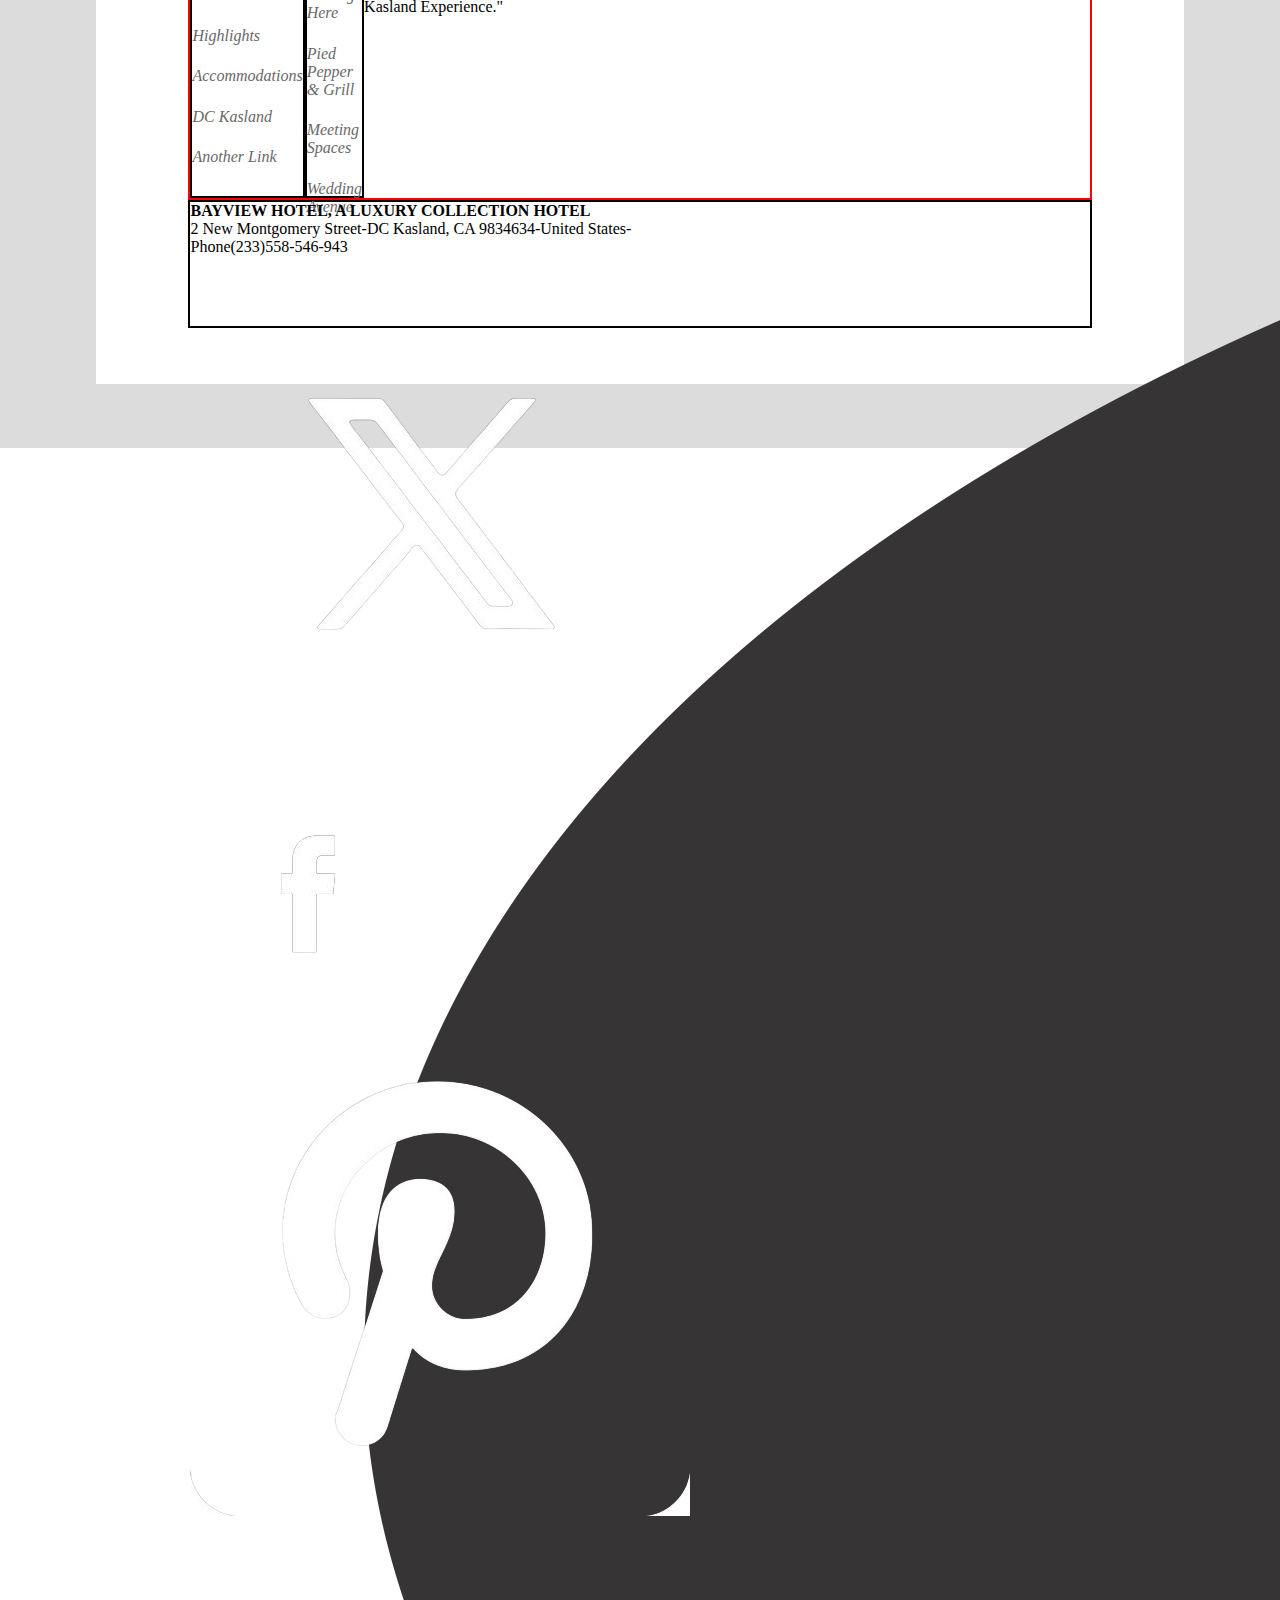
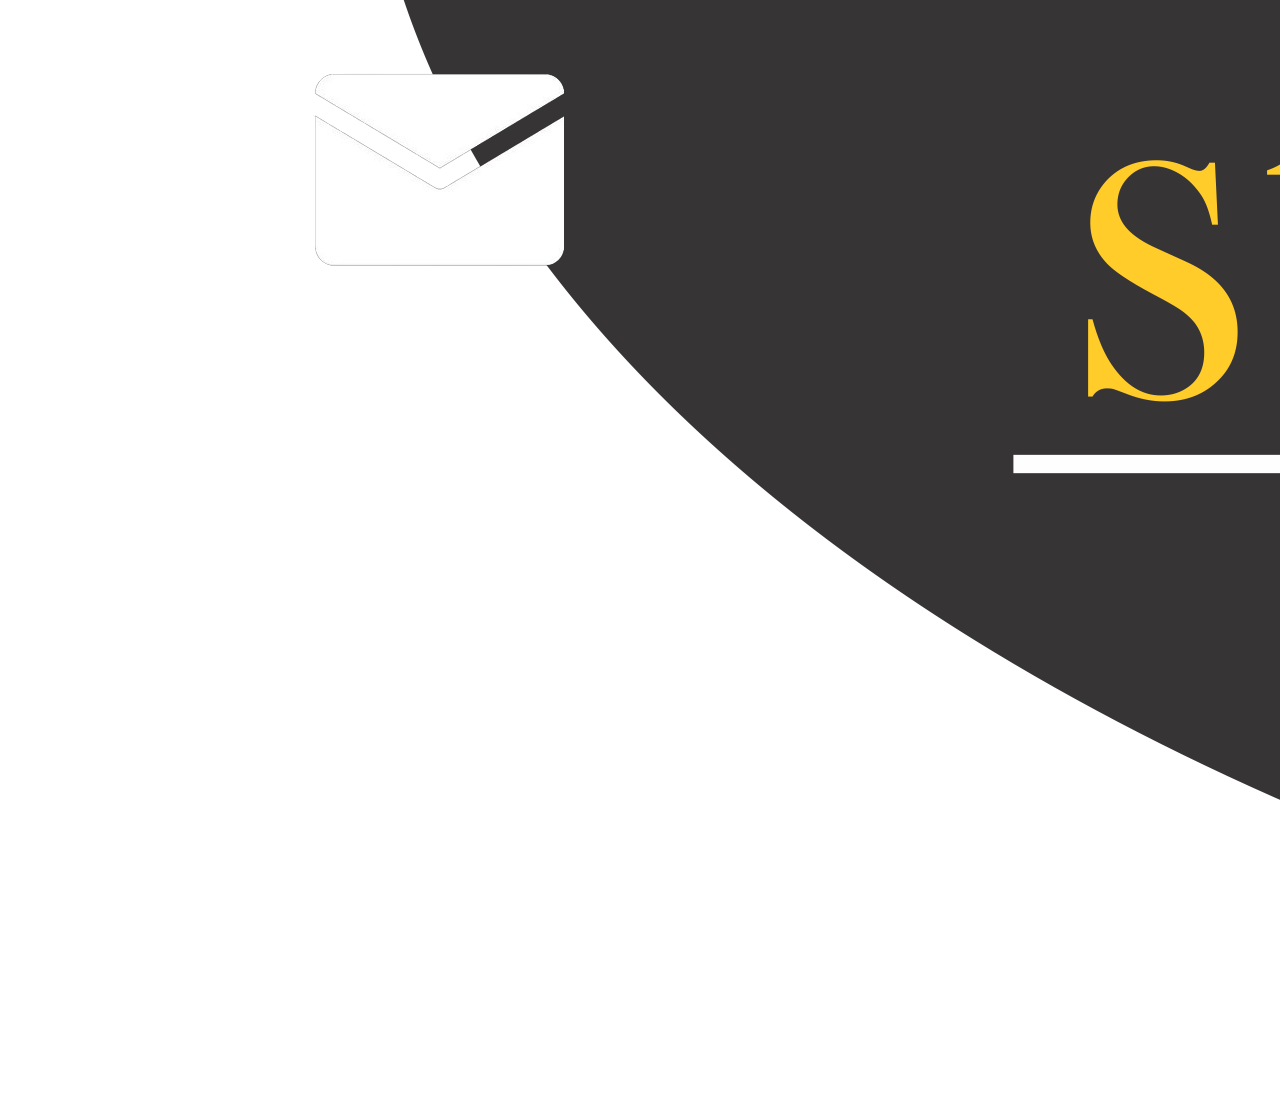
==== commit a102b095: "created a room landing page" ====
--- a/index.html
+++ b/index.html
@@ -13,8 +13,8 @@
         <div class="nav-links">
           <div class="link">
             <ul>
-              <li>PHOTOS & VIDEO</li>
-              <li>DIRECTIONS</li>
+              <li>ROOMS</li>
+              <li>RESTAURANTS</li>
               <li>CONTACT</li>
             </ul>
           </div>
@@ -360,18 +360,55 @@
             <li>Highlights</li>
             <li>Accommodations</li>
             <li>DC Kasland</li>
-            <li>DC Kasland</li>
-          </div>
+            <li>Another Link</li>
+          </div>
+
           <div class="set">
             <li>Getting Here</li>
             <li>Pied Pepper & Grill</li>
             <li>Meeting Spaces</li>
             <li>Wedding Avenue</li>
           </div>
-        </div>
-
-        <div class="foot-info2">
-        
+
+          <div class="abt-land">
+            <p>"This landmark is the perfect hub for <br> the most amazing and authentic DC <br> Kasland Experience."</p>
+            <figure>
+              <img class="my-logo" src="social media logos/my flyerty.png" alt="">
+            </figure>
+          </div>
+
+         
+        </div>
+
+      <div class="foot-info2">
+
+        <div class="palace-note">
+          <div></div>
+          <span>
+            <h4>BAYVIEW HOTEL, A LUXURY COLLECTION HOTEL</h4>
+            <P>2 New Montgomery Street-DC Kasland, CA 9834634-United States- <br> Phone(233)558-546-943</P>
+          </span>
+        </div>
+
+        <div class="media-handles">
+          <figure class="tweets1">
+            <img src="social media logos/b268838fe5a0c0ca504c2fc103843ae3-removebg-preview.png" alt="">
+          </figure>
+
+          <figure class="tweets2">
+            <img src="social media logos/887538df6db8997e7a695efe485fe2d8-removebg-preview.png" alt="">
+          </figure>
+
+          <figure class="tweets3">
+            <img src="social media logos/2f2b808d3aaa0f39f21b931b3fc0cbe1-removebg-preview.png" alt="">
+          </figure>
+
+          <figure class="tweets4">
+            <img src="social media logos/2ab38bf35f0fd6d11ba6e50ca8b4a4c4-removebg-preview.png" alt="">
+          </figure>
+
+        </div>
+
         </div>
       </div>
 
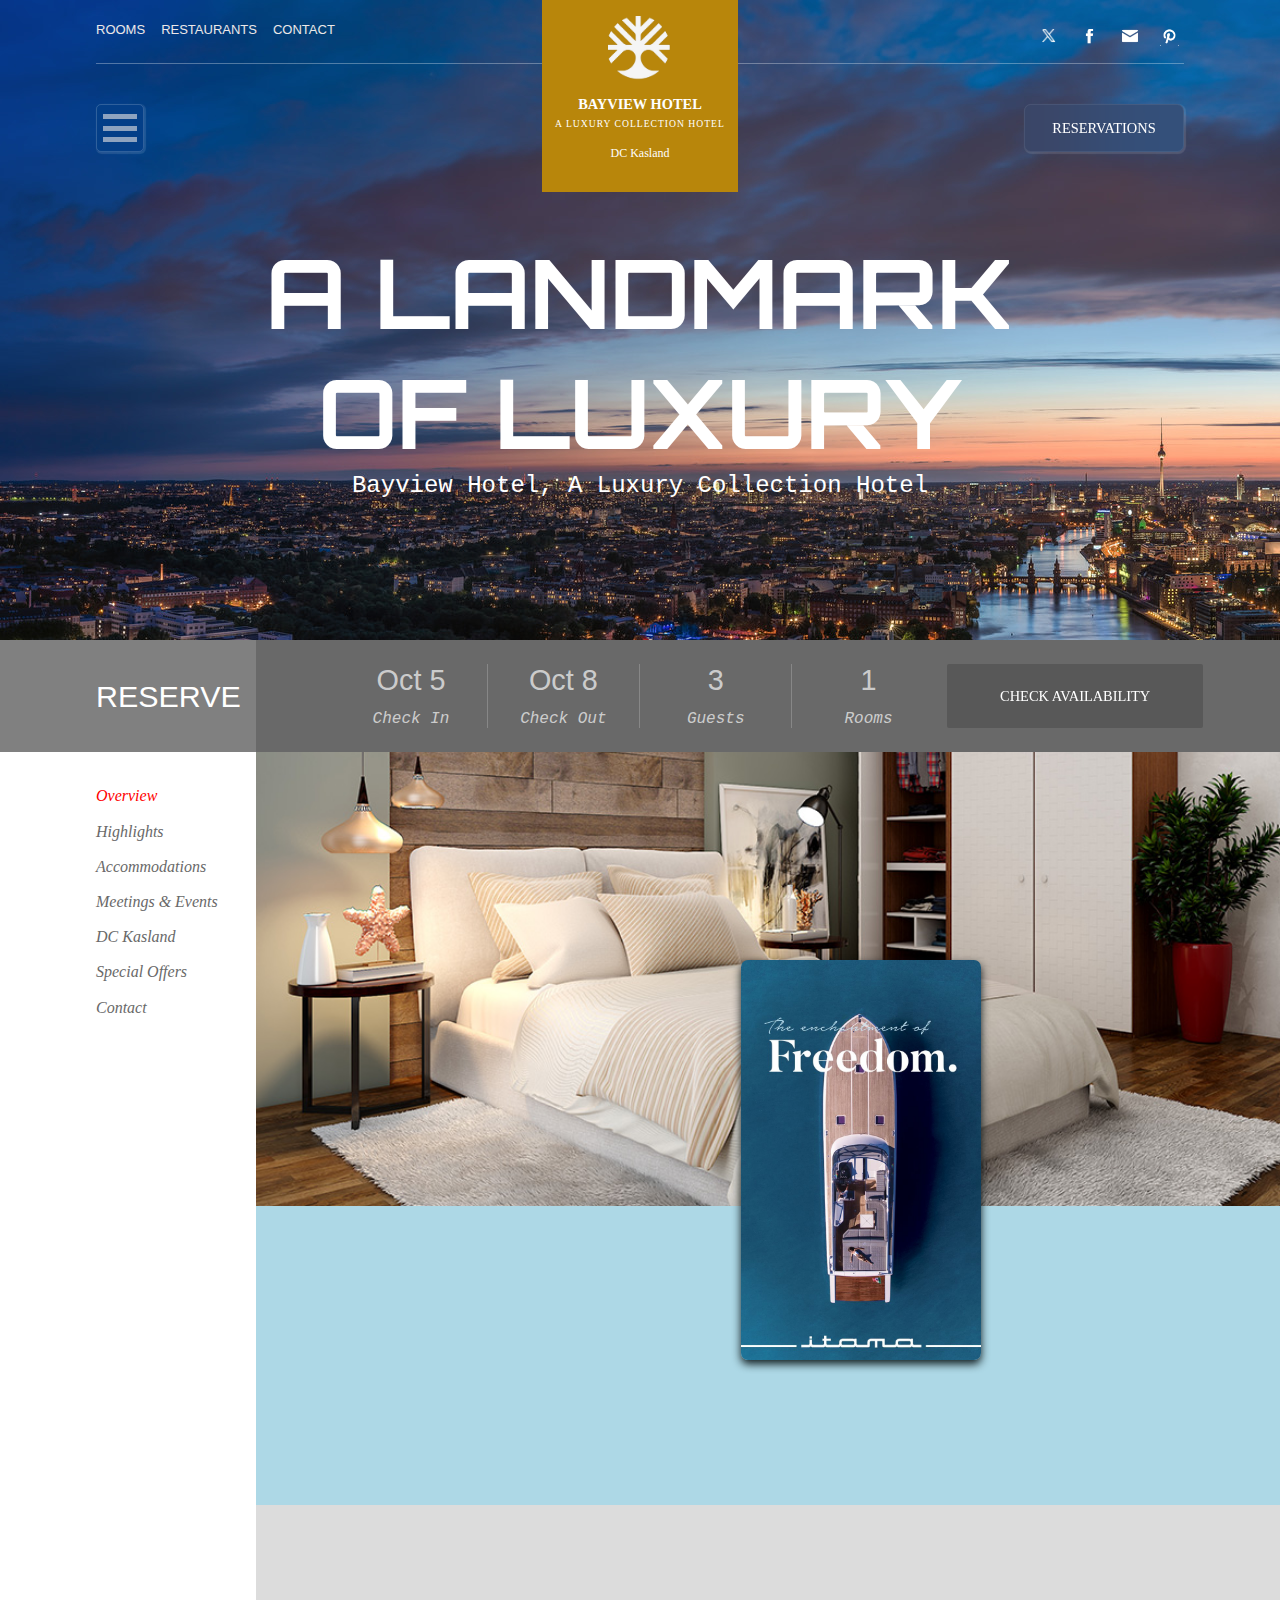
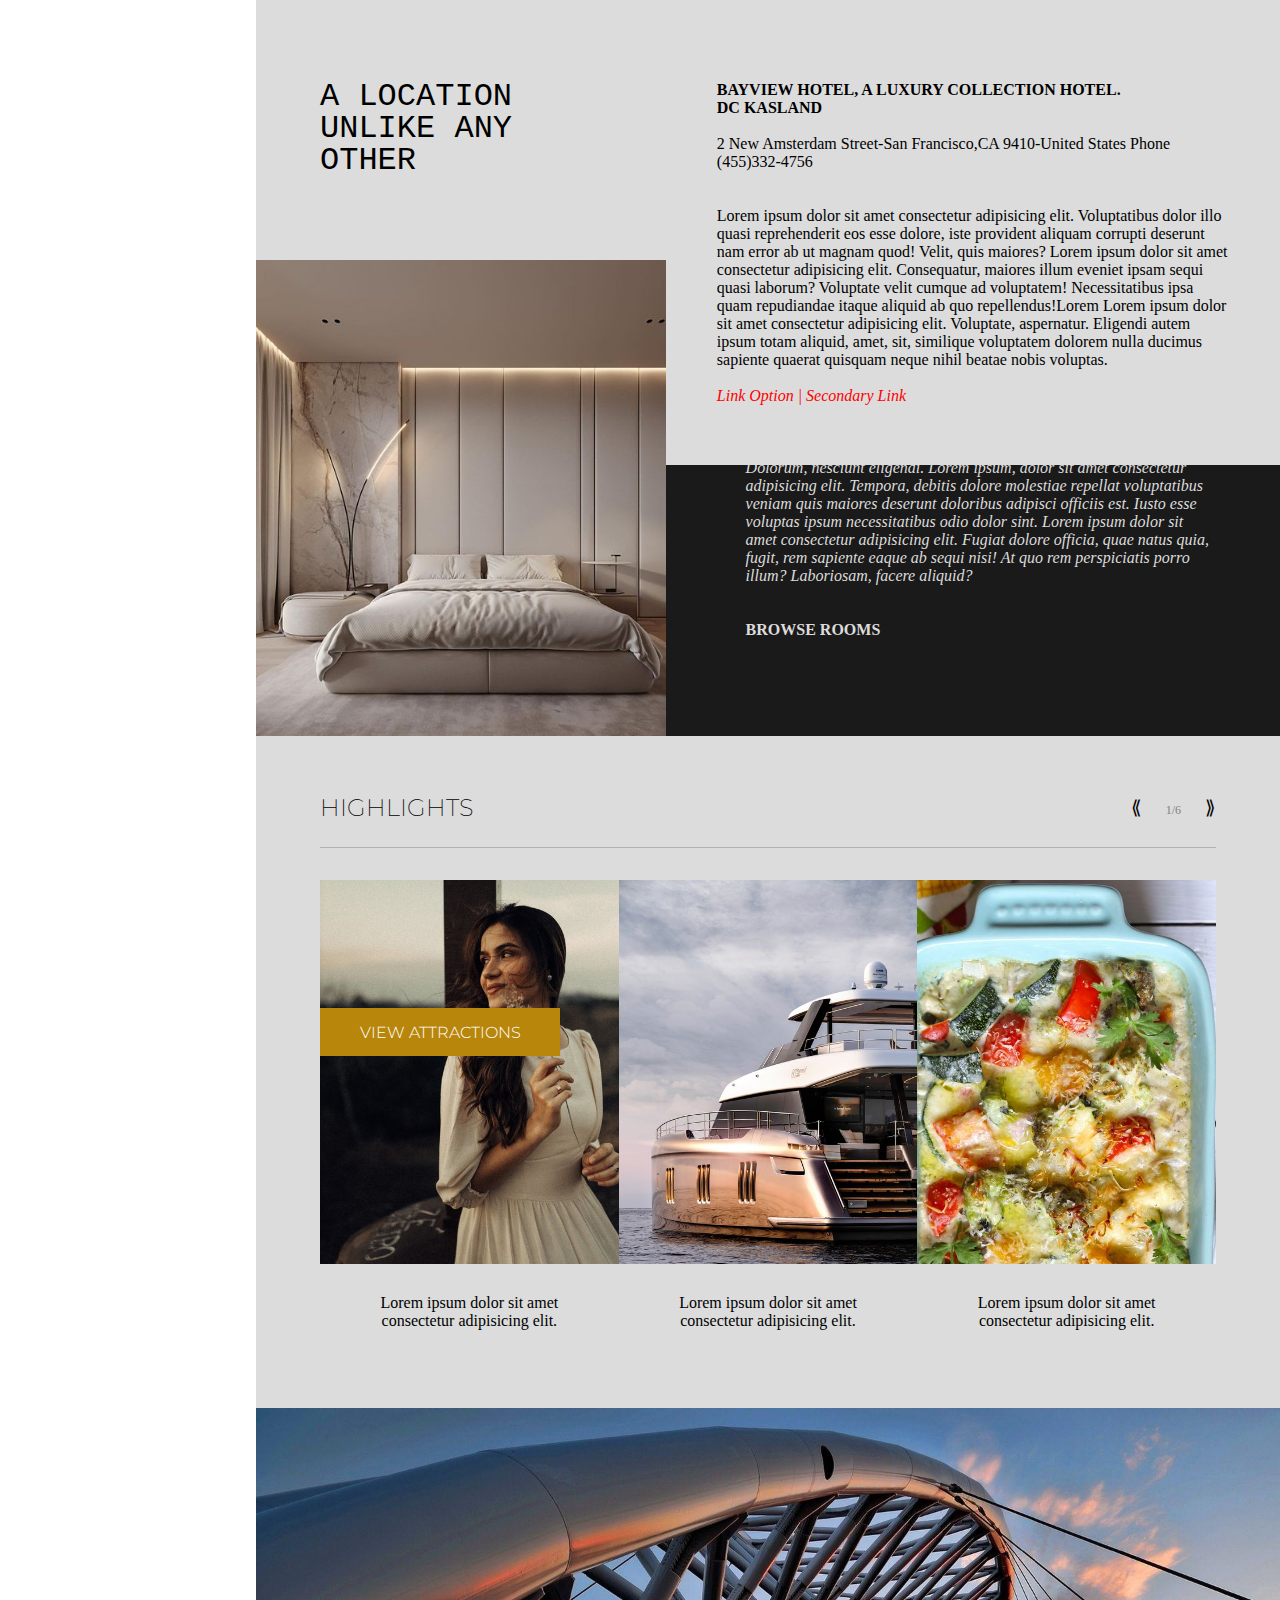
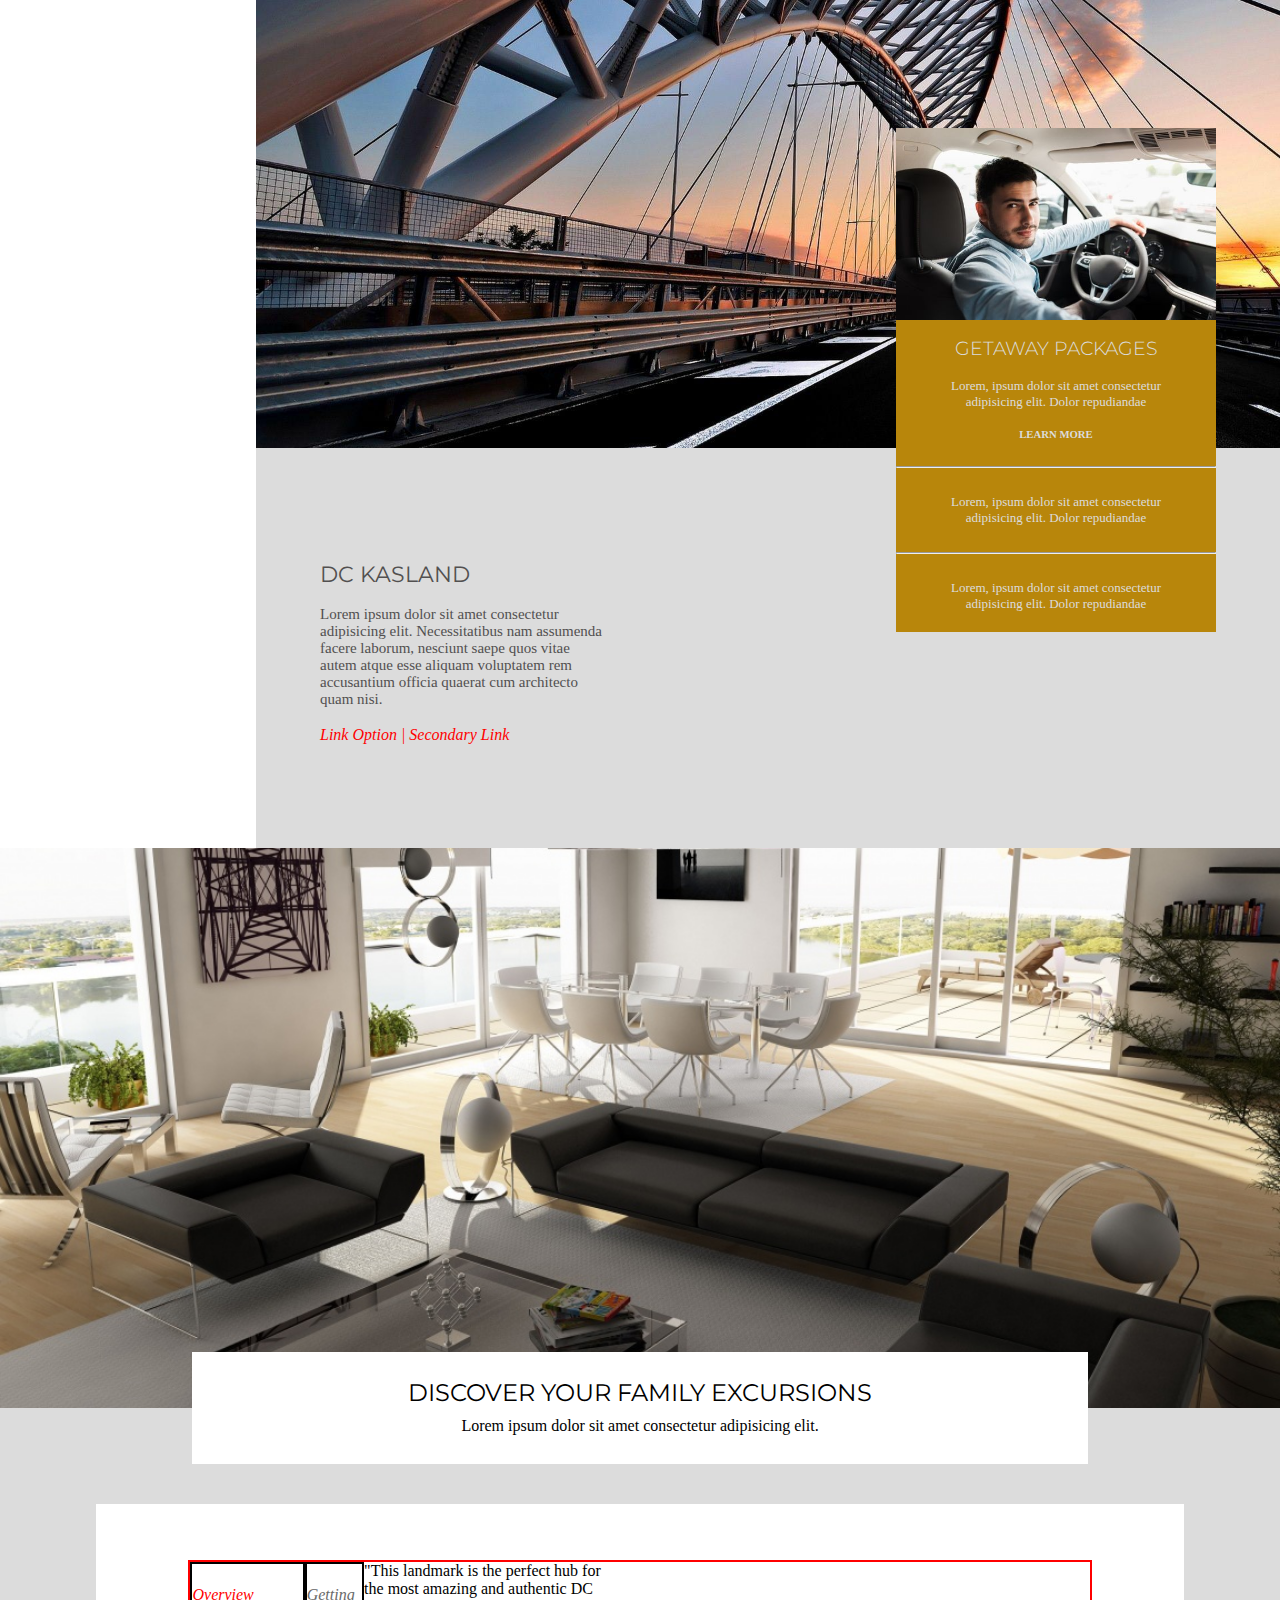
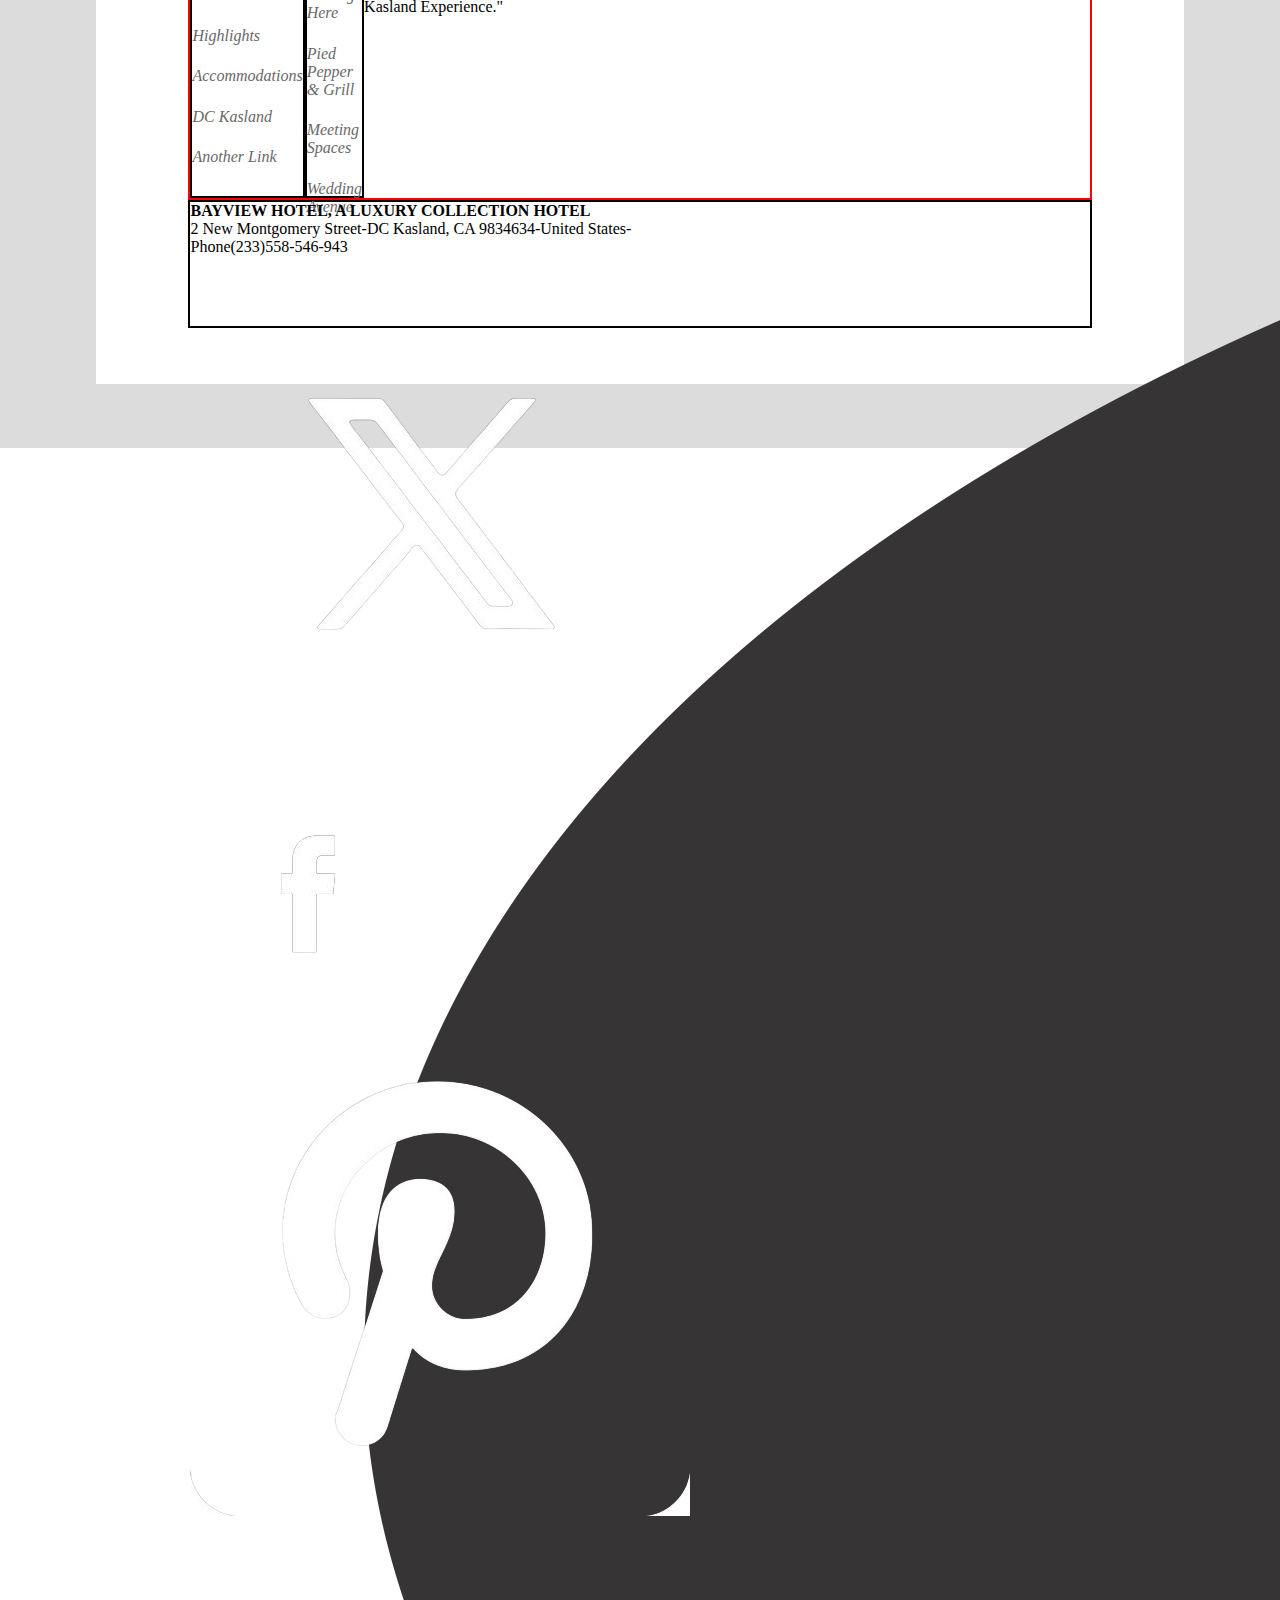
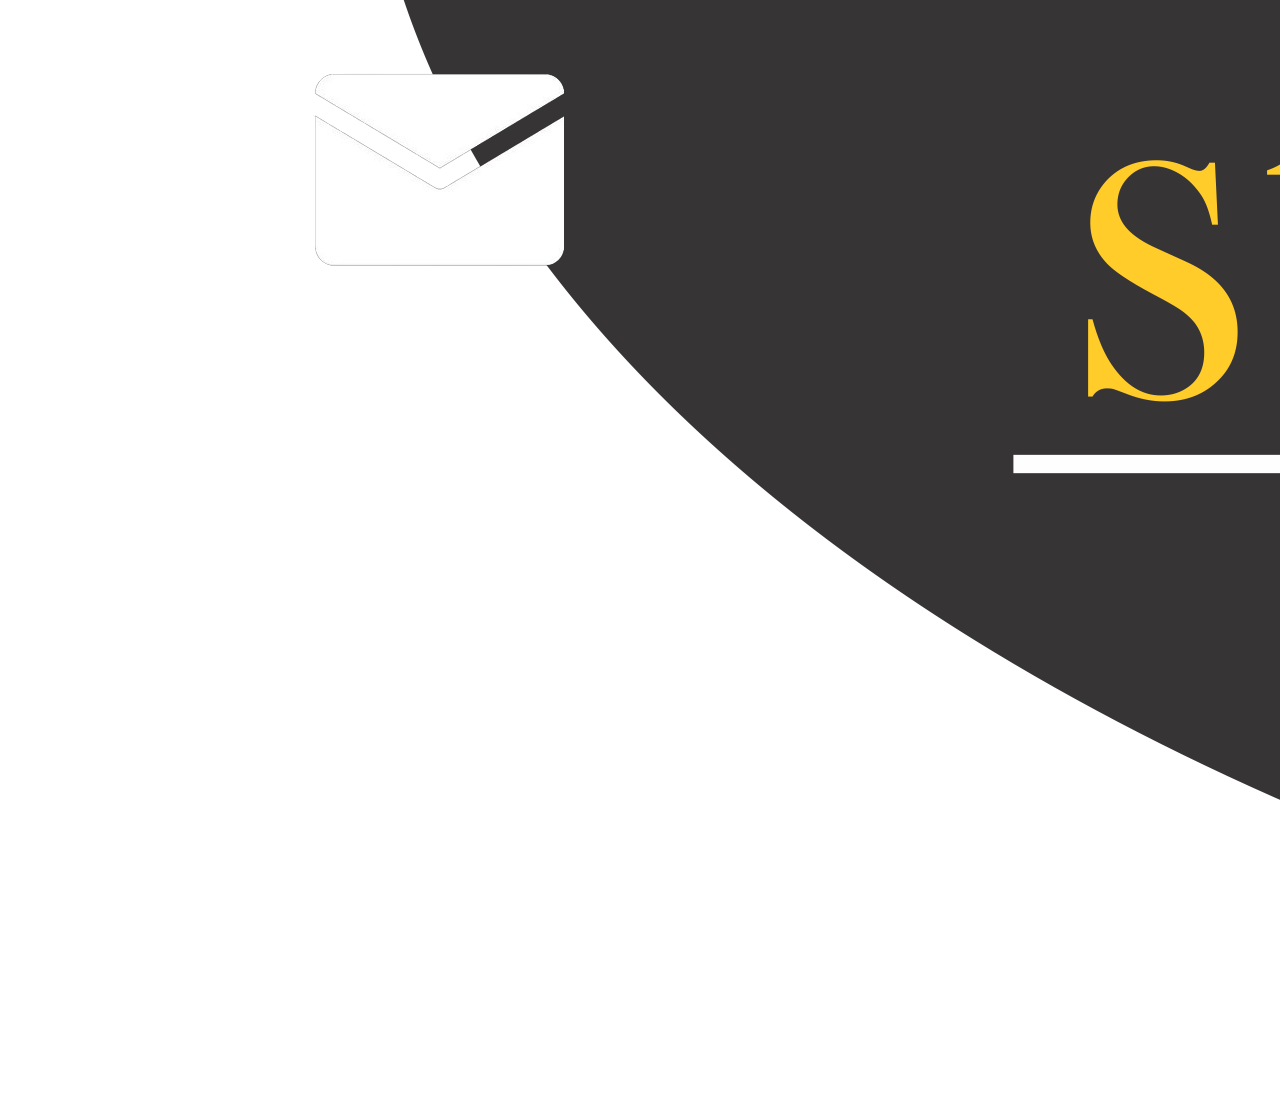
==== commit 6a6ab100: "creating a restaurant landing page" ====
--- a/index.html
+++ b/index.html
@@ -13,7 +13,7 @@
         <div class="nav-links">
           <div class="link">
             <ul>
-              <li>ROOMS</li>
+              <a href="./room.html" style="text-decoration: none;"><li>ROOMS</li></a>
               <li>RESTAURANTS</li>
               <li>CONTACT</li>
             </ul>
@@ -40,7 +40,7 @@
               A LUXURY COLLECTION HOTEL
             </h6>
             <br />
-            <p style="font-family: cursive; font-size: 10px">DC Kasland</p>
+            <p style="font-family: cursive; font-size: 12px">DC Kasland</p>
           </div>
         </div>
 
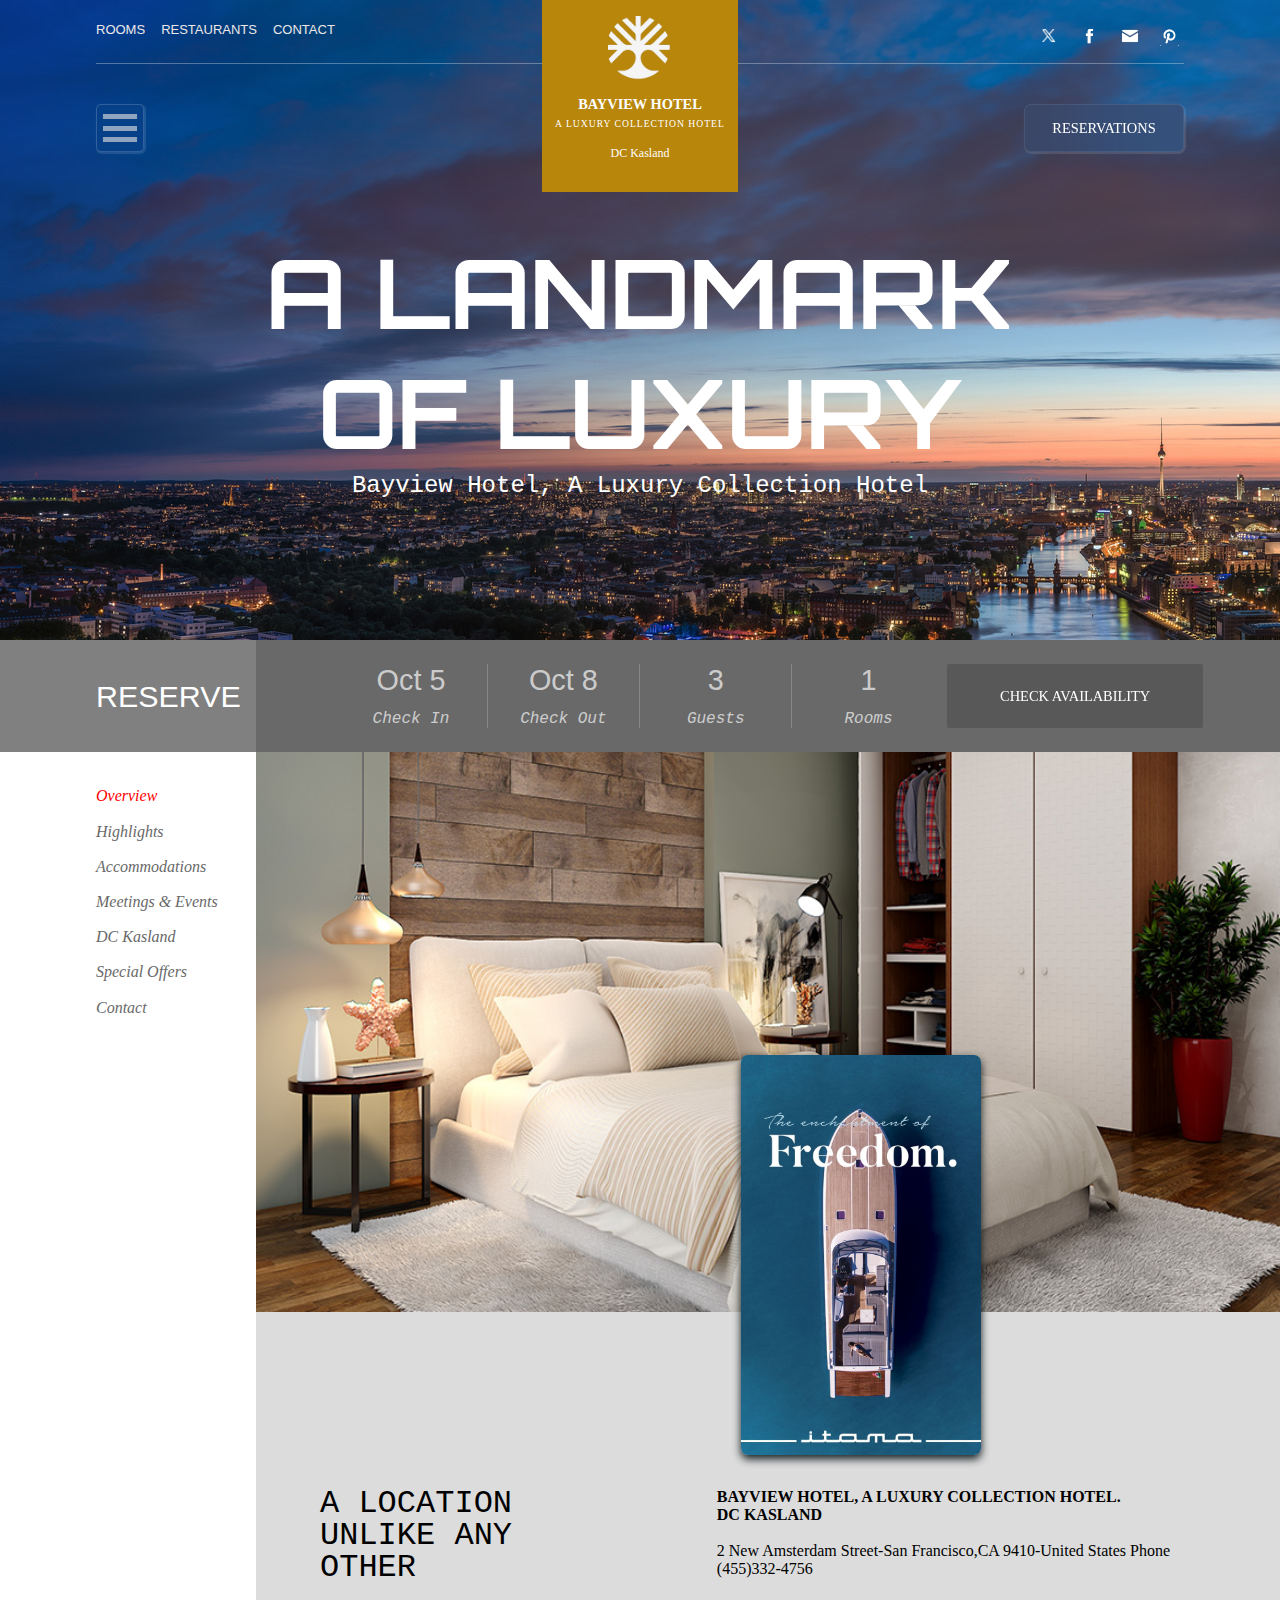
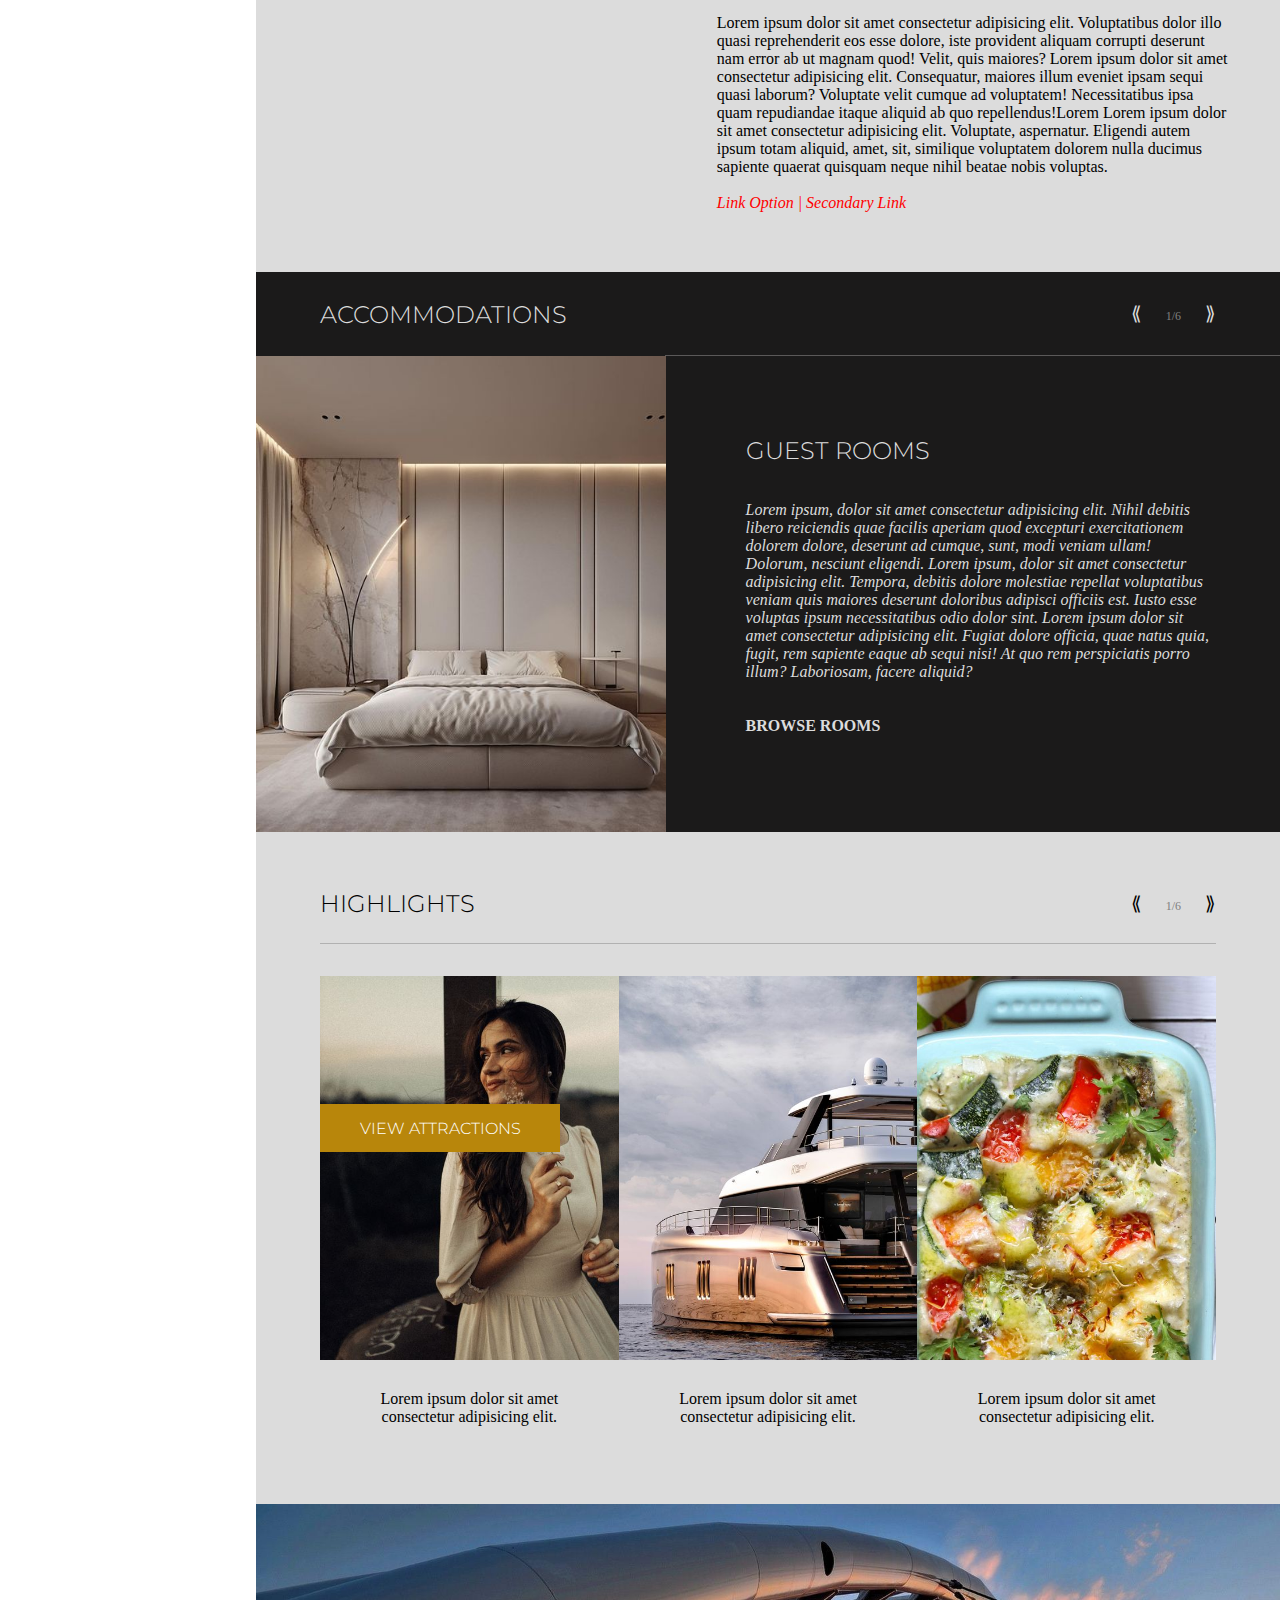
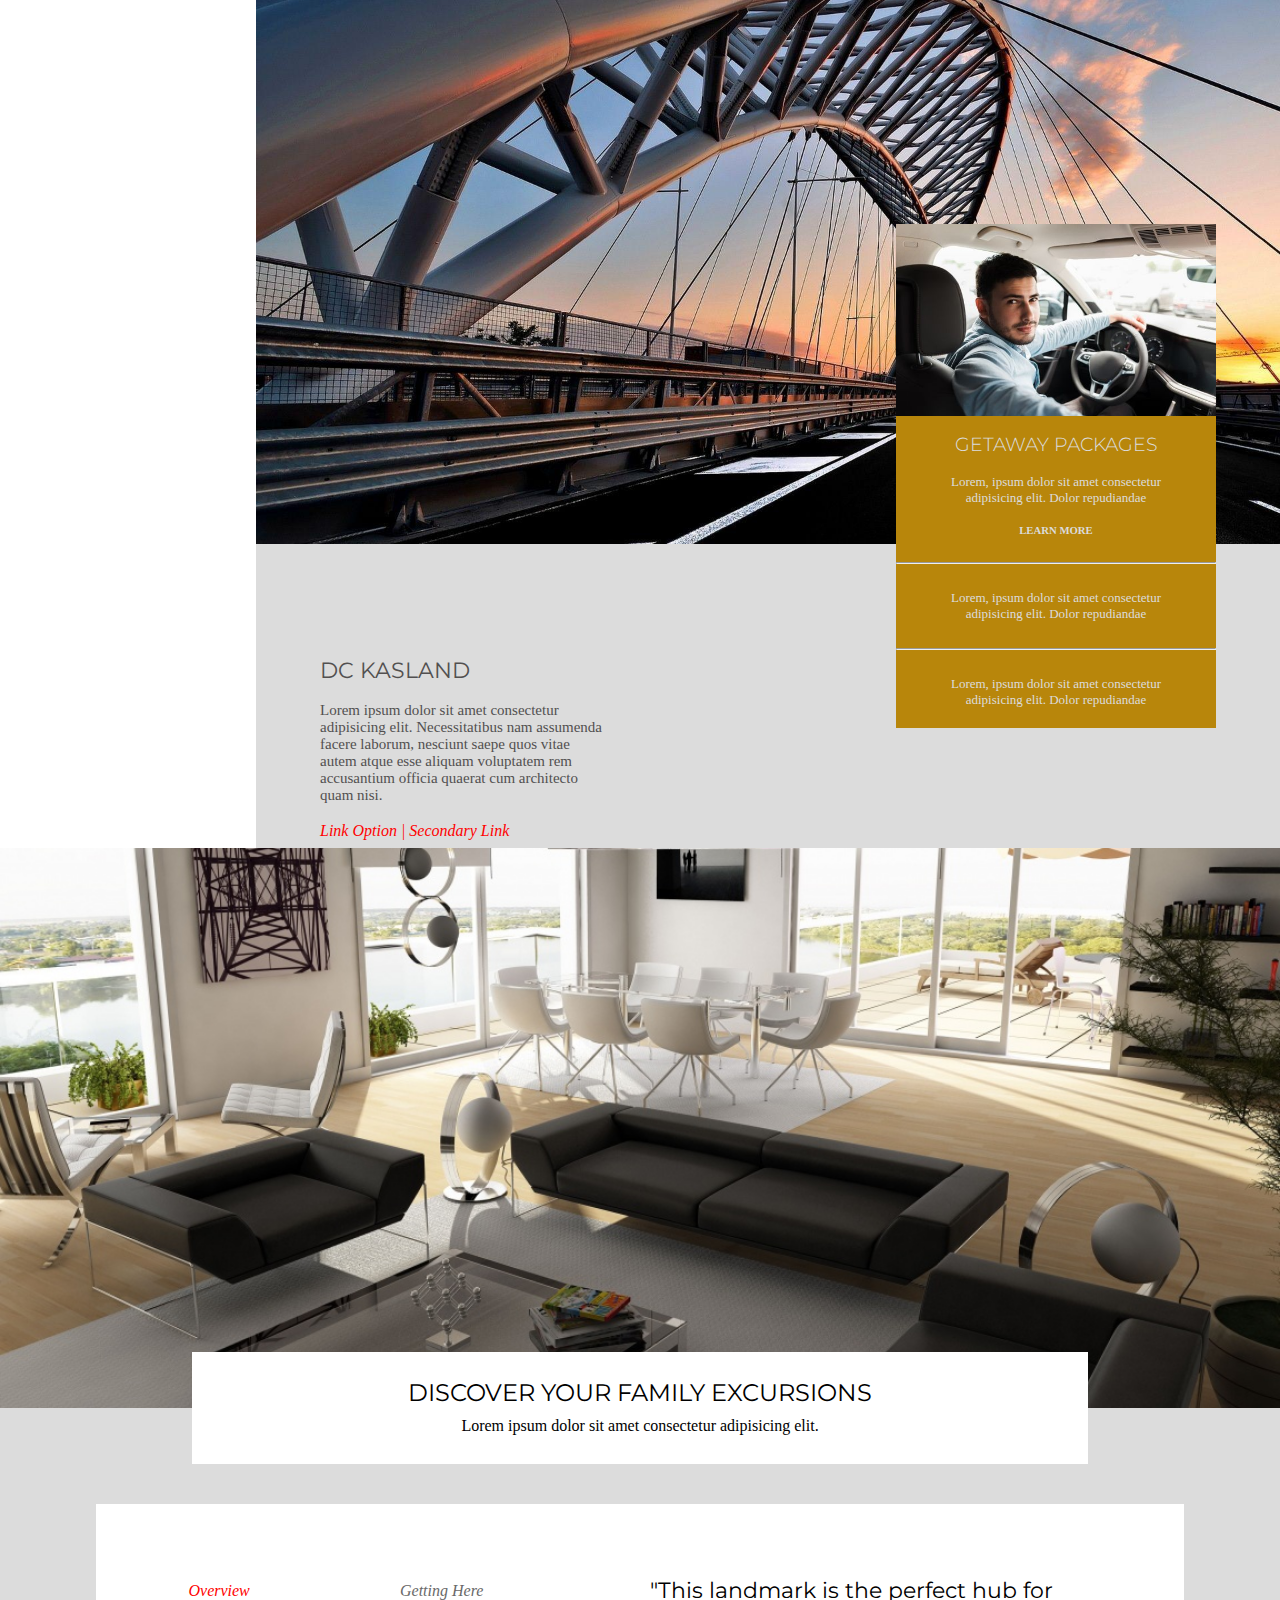
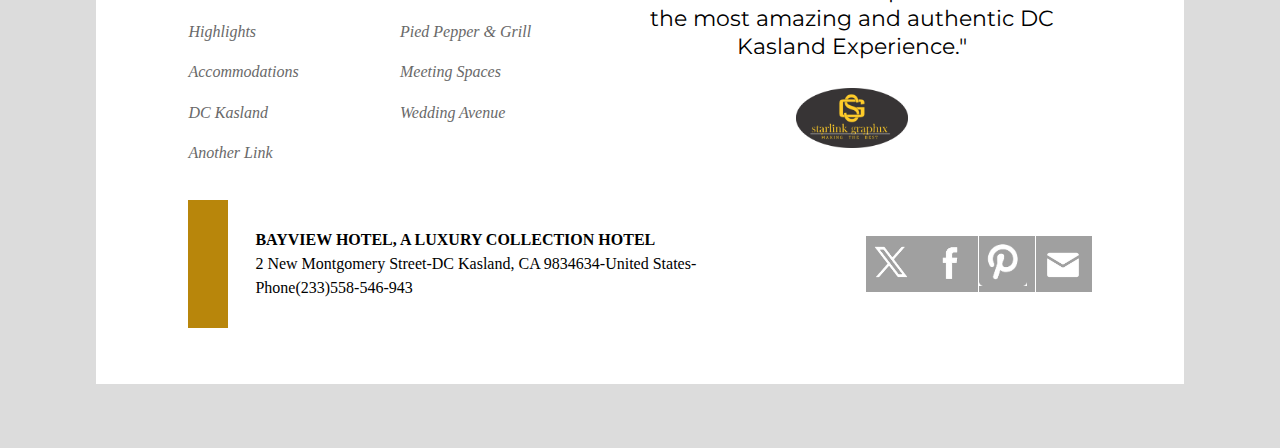
==== commit 8847238b: "working on the positioning" ====
--- a/index.html
+++ b/index.html
@@ -14,7 +14,7 @@
           <div class="link">
             <ul>
               <a href="./room.html" style="text-decoration: none;"><li>ROOMS</li></a>
-              <li>RESTAURANTS</li>
+              <a href="./restaurant.html" style="text-decoration: none;"><li>RESTAURANTS</li></a>
               <li>CONTACT</li>
             </ul>
           </div>
@@ -149,14 +149,6 @@
           />
         </figure>
 
-        <div class="palace">
-          <figure>
-            <img
-              src="social media logos/fea3ad0b72a3cfcc2cd033078fbedf43.jpg"
-              alt=""
-            />
-          </figure>
-        </div>
 
         <div class="about-hotel">
           <div class="info">
@@ -339,7 +331,15 @@
           <p>Lorem, ipsum dolor sit amet consectetur adipisicing elit. Dolor repudiandae </p>
           
         </div>
-
+        
+        <div class="palace">
+          <figure>
+            <img
+              src="social media logos/fea3ad0b72a3cfcc2cd033078fbedf43.jpg"
+              alt=""
+            />
+          </figure>
+        </div>
 
       </article>
     </section>
--- a/index.css
+++ b/index.css
@@ -52,6 +52,12 @@
     font-family: 'Segoe UI', Tahoma, Geneva, Verdana, sans-serif;
     font-weight: 500;
     color: rgb(236, 232, 232);
+}
+
+li:hover{
+    color: white;
+    font-size: 14px;
+    transition-duration: 0.2s;
 }
 
 
@@ -348,7 +354,7 @@
 .divisions{
     width: 100%;
     height: 206rem;
-    background-color: lightblue;
+    background-color: gainsboro;
     display: flex;
 }
 
@@ -393,7 +399,9 @@
 .bed{
     width: 100%;
     position: relative;
-    bottom: 10rem;
+    bottom: 5rem;
+    height: 40rem;
+    /* border: 2px solid; */
 }
 
 .palace{
@@ -402,7 +410,7 @@
     /* border: 2px solid; */
     /* background-color: blue; */
     position: relative;
-    top: -22rem;
+    bottom: 109%;
     left: 30.3rem;
     z-index: 1;
     overflow: hidden;
@@ -412,11 +420,11 @@
 }
 
 .about-hotel{
-    width: 80%;
+    width: 100%;
     height: 35rem;
     background-color: gainsboro;
-    position: absolute;
-    bottom: -72.8rem;
+    /* position: absolute; */
+    /* bottom: -72.8rem; */
     display: flex;
     align-items: end;
    
@@ -455,7 +463,7 @@
 }
 
 .accommodation{
-    margin-top: 4rem;
+    /* margin-top: 4rem; */
     width: 100%;
     height: 35rem;
     background-color: rgb(27, 26, 26);
@@ -478,7 +486,7 @@
 
 .acc h1{
     font-family: "Montserrat", sans-serif;;
-    font-weight: 200;
+    font-weight: 300;
     font-size: 1.5rem;
 }
 
@@ -785,15 +793,16 @@
     width: 83%;
     height: 15rem;
     /* background-color: gray; */
-    border: 2px solid red;
+    /* border: 2px solid red; */
     display: flex;
     margin: auto;
+    justify-content: space-between;
 }
 
 .get{
     width: 10rem;
     height: 100%;
-    border: 2px solid;
+    /* border: 2px solid; */
 }
 
 .get li{
@@ -813,7 +822,7 @@
 .set{
     width: 10rem;
     height: 100%;
-    border: 2px solid;
+    /* border: 2px solid; */
 }
 
 .set li{
@@ -824,14 +833,126 @@
     font-size: 1rem;
 }
 
+.set li:hover{
+    font-size: 1.1rem;
+    color: red;
+    transition-duration: 0.2s;
+}
+
 .foot-info2{
     width: 83%;
     height: 8rem;
     margin: auto;
     /* background-color: gray; */
-    border: 2px solid;
-}
-
-
-
-
+    /* border: 2px solid; */
+    display: flex;
+    justify-content: space-between;
+    align-items: center;
+}
+
+.abt-land{
+    width: 30rem;
+    height: 80%;
+    /* background-color: aqua; */
+    /* display: flex; */
+    display: flex;
+    flex-direction: column;
+    align-items: center;
+    justify-content: space-between;
+}
+
+.abt-land p{
+    text-align: center;
+    font-family: "Montserrat", sans-serif;
+    font-size: 1.4rem;
+    margin-top: 1rem;
+}
+
+.my-logo{
+    width: 7rem;
+}
+
+.palace-note{
+    width: 58%;
+    height: 100%;
+    /* background-color: blue; */
+    display: flex;
+    align-items: center;
+    justify-content: space-between;
+    line-height: 1.5rem;
+    padding-right: 1rem;
+}
+
+.palace-note div{
+    width: 2.5rem;
+    height: 100%;
+    background-color: darkgoldenrod;
+}
+
+.media-handles{
+    width: 25%;
+    height: 4rem;
+    /* border: 2px solid; */
+    display: flex;
+    justify-content: space-between;
+    align-items: center;
+}
+
+.tweets1{
+    width: 3.5rem;
+    height: 3.5rem;
+    background-color: rgba(128, 128, 128, 0.747);
+    /* border: 2px solid; */
+}
+
+.tweets1 img{
+    width: 4rem;
+    position: relative;
+    bottom: 0.5rem;
+    right: 0.4rem;   
+}
+
+.tweets2{
+    width: 3.5rem;
+    height: 3.5rem;
+    background-color: rgba(128, 128, 128, 0.747);
+    /* border: 2px solid; */
+}
+
+.tweets2 img{
+    width: 4rem;
+    position: relative;
+    bottom: 0.3rem;
+    right: 0.3rem;
+}
+
+.tweets3{
+    width: 3.5rem;
+    height: 3.5rem;
+    background-color: rgba(128, 128, 128, 0.747);
+    /* border: 2px solid; */
+}
+
+.tweets3 img{
+    width: 3rem;
+    position: relative;
+    top: 2px;
+}
+
+.tweets4{
+    width: 3.5rem;
+    height: 3.5rem;
+    background-color: rgba(128, 128, 128, 0.747);
+    /* border: 2px solid; */
+}
+
+.tweets4 img{
+    width: 4rem;
+    position: relative;
+    bottom: 0.2rem;
+    right: 0.3rem;
+}
+
+
+
+
